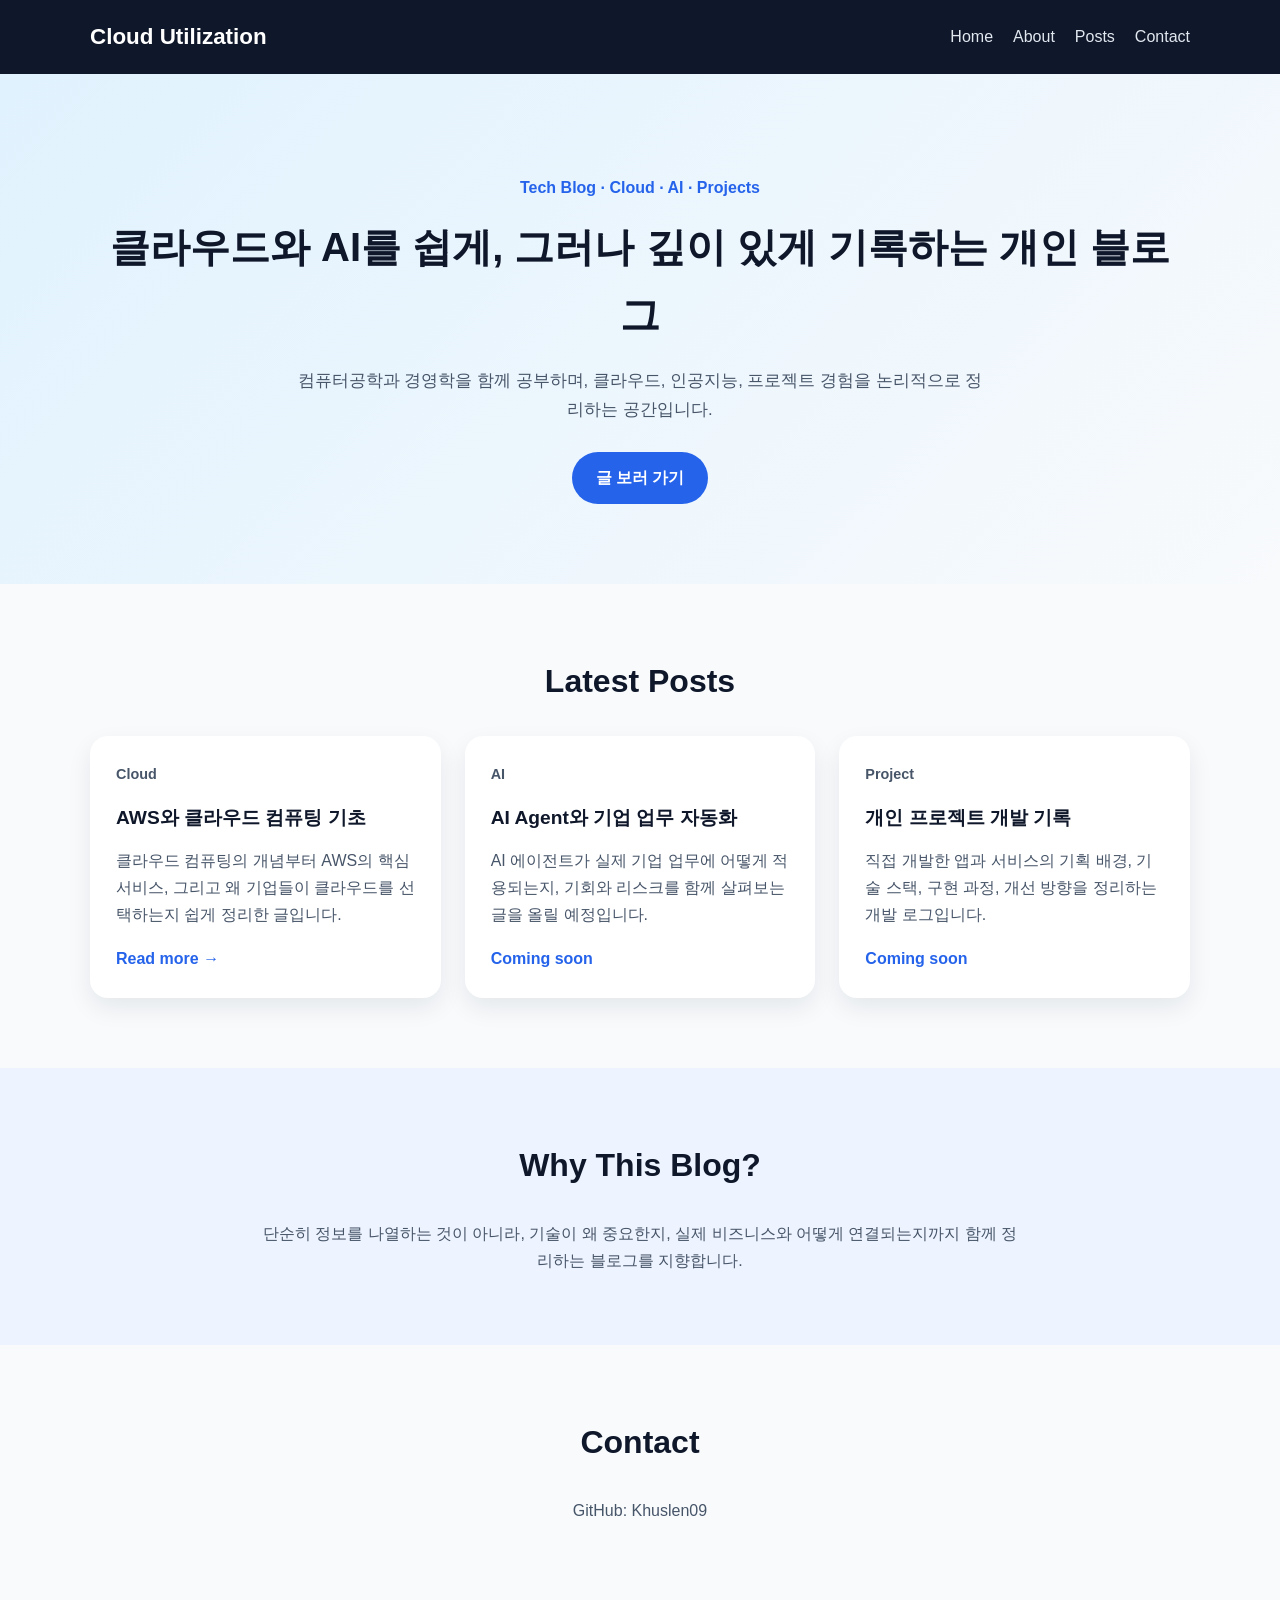
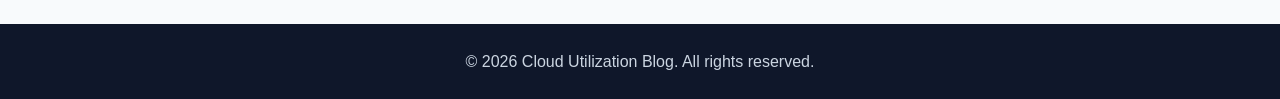
==== index.html @ e5814d7d "Rename" ====
<!DOCTYPE html>
<html lang="ko">
<head>
  <meta charset="UTF-8" />
  <meta name="viewport" content="width=device-width, initial-scale=1.0" />
  <title>Cloud Utilization Blog</title>
  <link rel="stylesheet" href="style.css" />
</head>
<body>
  <header class="site-header">
    <div class="container">
      <h1 class="logo">Cloud Utilization</h1>
      <nav class="nav">
        <a href="index.html">Home</a>
        <a href="about.html">About</a>
        <a href="#posts">Posts</a>
        <a href="#contact">Contact</a>
      </nav>
    </div>
  </header>

  <main>
    <section class="hero">
      <div class="container">
        <p class="tag">Tech Blog · Cloud · AI · Projects</p>
        <h2>클라우드와 AI를 쉽게, 그러나 깊이 있게 기록하는 개인 블로그</h2>
        <p class="hero-text">
          컴퓨터공학과 경영학을 함께 공부하며,
          클라우드, 인공지능, 프로젝트 경험을 논리적으로 정리하는 공간입니다.
        </p>
        <a class="btn" href="#posts">글 보러 가기</a>
      </div>
    </section>

    <section class="section" id="posts">
      <div class="container">
        <h3 class="section-title">Latest Posts</h3>

        <div class="post-grid">
          <article class="card">
            <p class="post-category">Cloud</p>
            <h4>AWS와 클라우드 컴퓨팅 기초</h4>
            <p>
              클라우드 컴퓨팅의 개념부터 AWS의 핵심 서비스, 그리고 왜 기업들이
              클라우드를 선택하는지 쉽게 정리한 글입니다.
            </p>
            <a href="cloud_blog_1.html" class="read-more">Read more →</a>
          </article>

          <article class="card">
            <p class="post-category">AI</p>
            <h4>AI Agent와 기업 업무 자동화</h4>
            <p>
              AI 에이전트가 실제 기업 업무에 어떻게 적용되는지,
              기회와 리스크를 함께 살펴보는 글을 올릴 예정입니다.
            </p>
            <a href="#" class="read-more">Coming soon</a>
          </article>

          <article class="card">
            <p class="post-category">Project</p>
            <h4>개인 프로젝트 개발 기록</h4>
            <p>
              직접 개발한 앱과 서비스의 기획 배경, 기술 스택, 구현 과정,
              개선 방향을 정리하는 개발 로그입니다.
            </p>
            <a href="#" class="read-more">Coming soon</a>
          </article>
        </div>
      </div>
    </section>

    <section class="section alt-section">
      <div class="container">
        <h3 class="section-title">Why This Blog?</h3>
        <p class="center-text">
          단순히 정보를 나열하는 것이 아니라, 기술이 왜 중요한지,
          실제 비즈니스와 어떻게 연결되는지까지 함께 정리하는 블로그를 지향합니다.
        </p>
      </div>
    </section>

    <section class="section" id="contact">
      <div class="container">
        <h3 class="section-title">Contact</h3>
        <p class="center-text">
          GitHub: <a href="https://github.com/Khuslen09" target="_blank">Khuslen09</a>
        </p>
      </div>
    </section>
  </main>

  <footer class="site-footer">
    <div class="container">
      <p>© 2026 Cloud Utilization Blog. All rights reserved.</p>
    </div>
  </footer>
</body>
</html>
---- style.css ----
* {
  margin: 0;
  padding: 0;
  box-sizing: border-box;
}

body {
  font-family: -apple-system, BlinkMacSystemFont, "Segoe UI", Roboto, sans-serif;
  line-height: 1.7;
  color: #222;
  background: #f8fafc;
}

a {
  text-decoration: none;
  color: inherit;
}

.container {
  width: min(1100px, 90%);
  margin: 0 auto;
}

.site-header {
  background: #0f172a;
  color: white;
  padding: 18px 0;
  position: sticky;
  top: 0;
  z-index: 10;
}

.site-header .container {
  display: flex;
  justify-content: space-between;
  align-items: center;
}

.logo {
  font-size: 1.4rem;
  font-weight: 700;
}

.nav {
  display: flex;
  gap: 20px;
}

.nav a {
  color: #e2e8f0;
  transition: 0.2s;
}

.nav a:hover {
  color: #ffffff;
}

.hero {
  padding: 100px 0 80px;
  background: linear-gradient(135deg, #e0f2fe, #f8fafc);
  text-align: center;
}

.tag {
  color: #2563eb;
  font-weight: 700;
  margin-bottom: 12px;
}

.hero h2 {
  font-size: 2.5rem;
  margin-bottom: 18px;
  color: #0f172a;
}

.hero-text {
  max-width: 700px;
  margin: 0 auto 28px;
  color: #475569;
  font-size: 1.05rem;
}

.btn {
  display: inline-block;
  background: #2563eb;
  color: white;
  padding: 12px 24px;
  border-radius: 999px;
  font-weight: 600;
  transition: 0.2s;
}

.btn:hover {
  background: #1d4ed8;
}

.section {
  padding: 70px 0;
}

.alt-section {
  background: #eef4ff;
}

.section-title {
  font-size: 2rem;
  margin-bottom: 28px;
  text-align: center;
  color: #0f172a;
}

.post-grid {
  display: grid;
  grid-template-columns: repeat(auto-fit, minmax(280px, 1fr));
  gap: 24px;
}

.card {
  background: white;
  padding: 26px;
  border-radius: 18px;
  box-shadow: 0 10px 25px rgba(15, 23, 42, 0.08);
  transition: transform 0.2s ease, box-shadow 0.2s ease;
}

.card:hover {
  transform: translateY(-4px);
  box-shadow: 0 16px 30px rgba(15, 23, 42, 0.12);
}

.post-category {
  font-size: 0.9rem;
  font-weight: 700;
  color: #2563eb;
  margin-bottom: 8px;
}

.card h4 {
  font-size: 1.2rem;
  margin-bottom: 12px;
  color: #0f172a;
}

.card p {
  color: #475569;
  margin-bottom: 16px;
}

.read-more {
  color: #2563eb;
  font-weight: 600;
}

.center-text {
  max-width: 760px;
  margin: 0 auto;
  text-align: center;
  color: #475569;
}

.about-container {
  max-width: 760px;
}

.about-container p {
  margin-bottom: 18px;
  color: #334155;
}

.site-footer {
  background: #0f172a;
  color: #cbd5e1;
  text-align: center;
  padding: 24px 0;
  margin-top: 30px;
}

@media (max-width: 768px) {
  .site-header .container {
    flex-direction: column;
    gap: 12px;
  }

  .nav {
    flex-wrap: wrap;
    justify-content: center;
  }

  .hero h2 {
    font-size: 1.8rem;
  }

  .hero {
    padding: 80px 0 60px;
  }
}
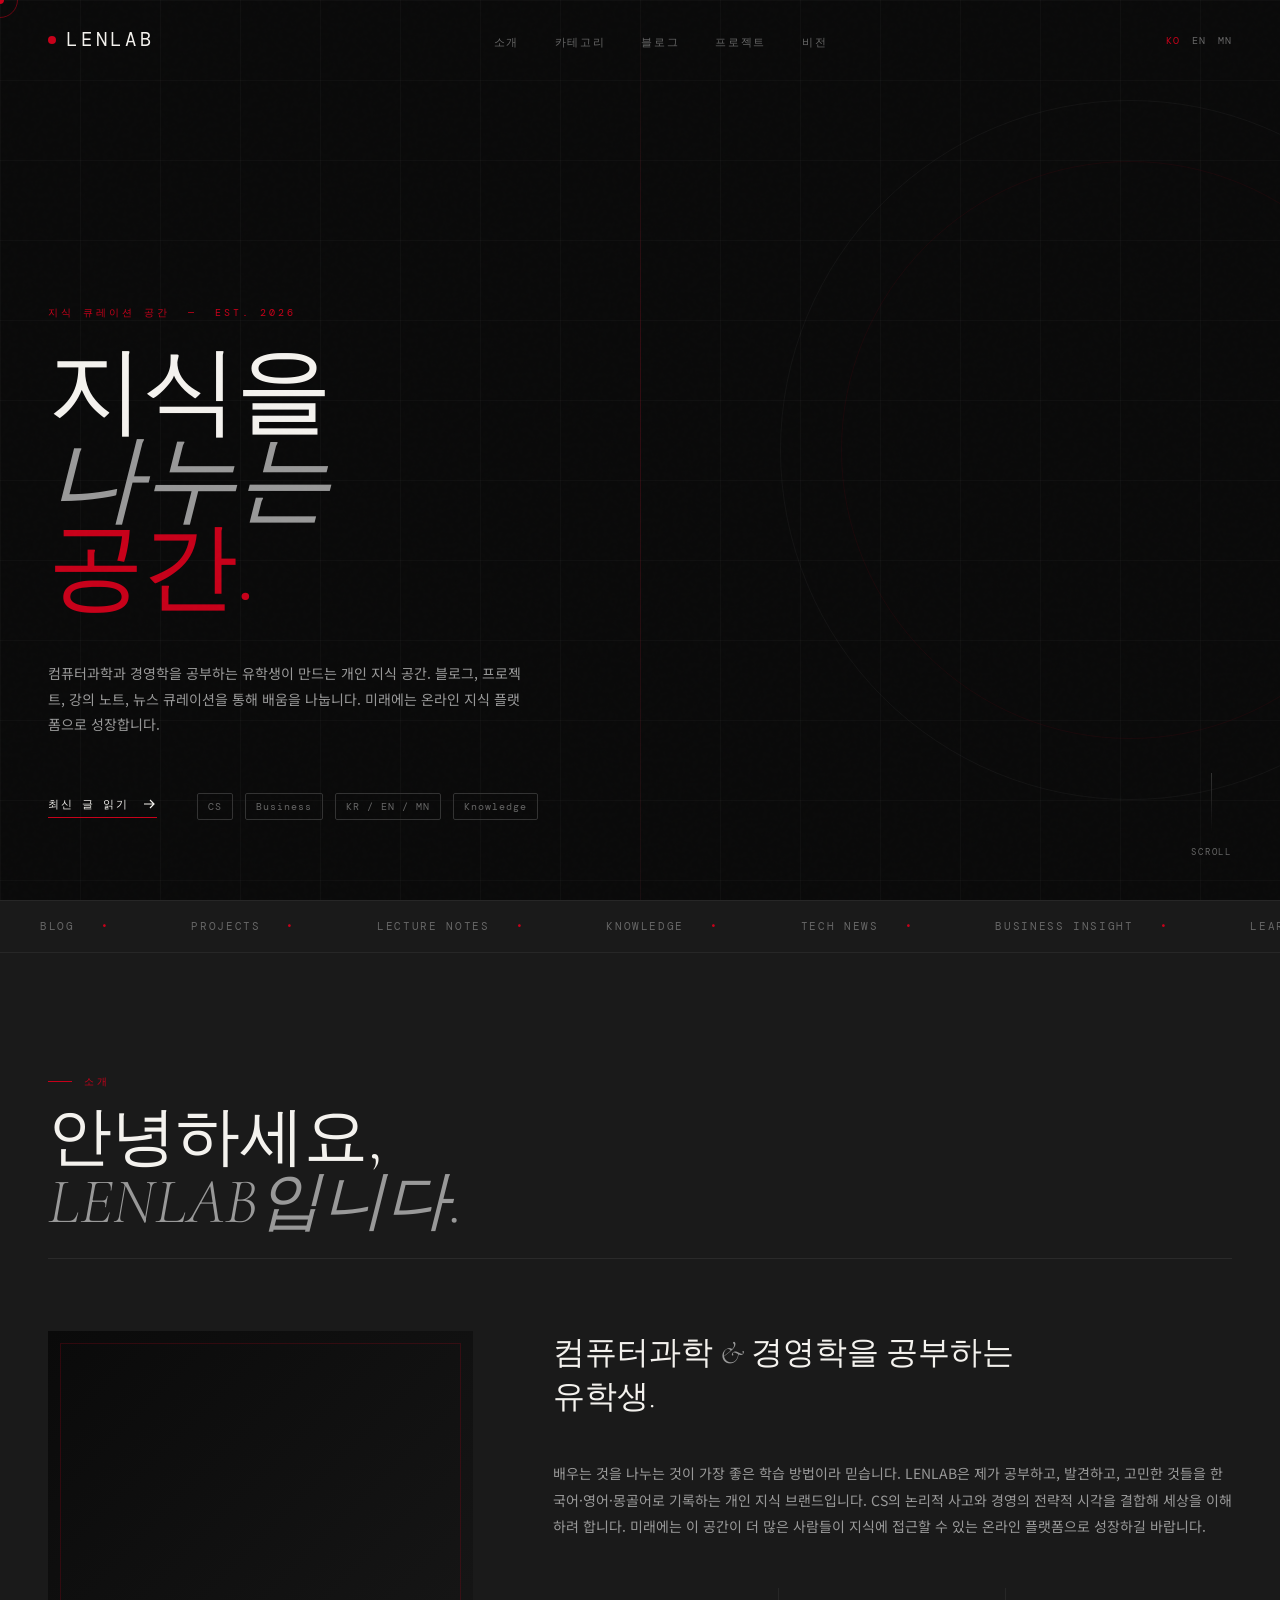
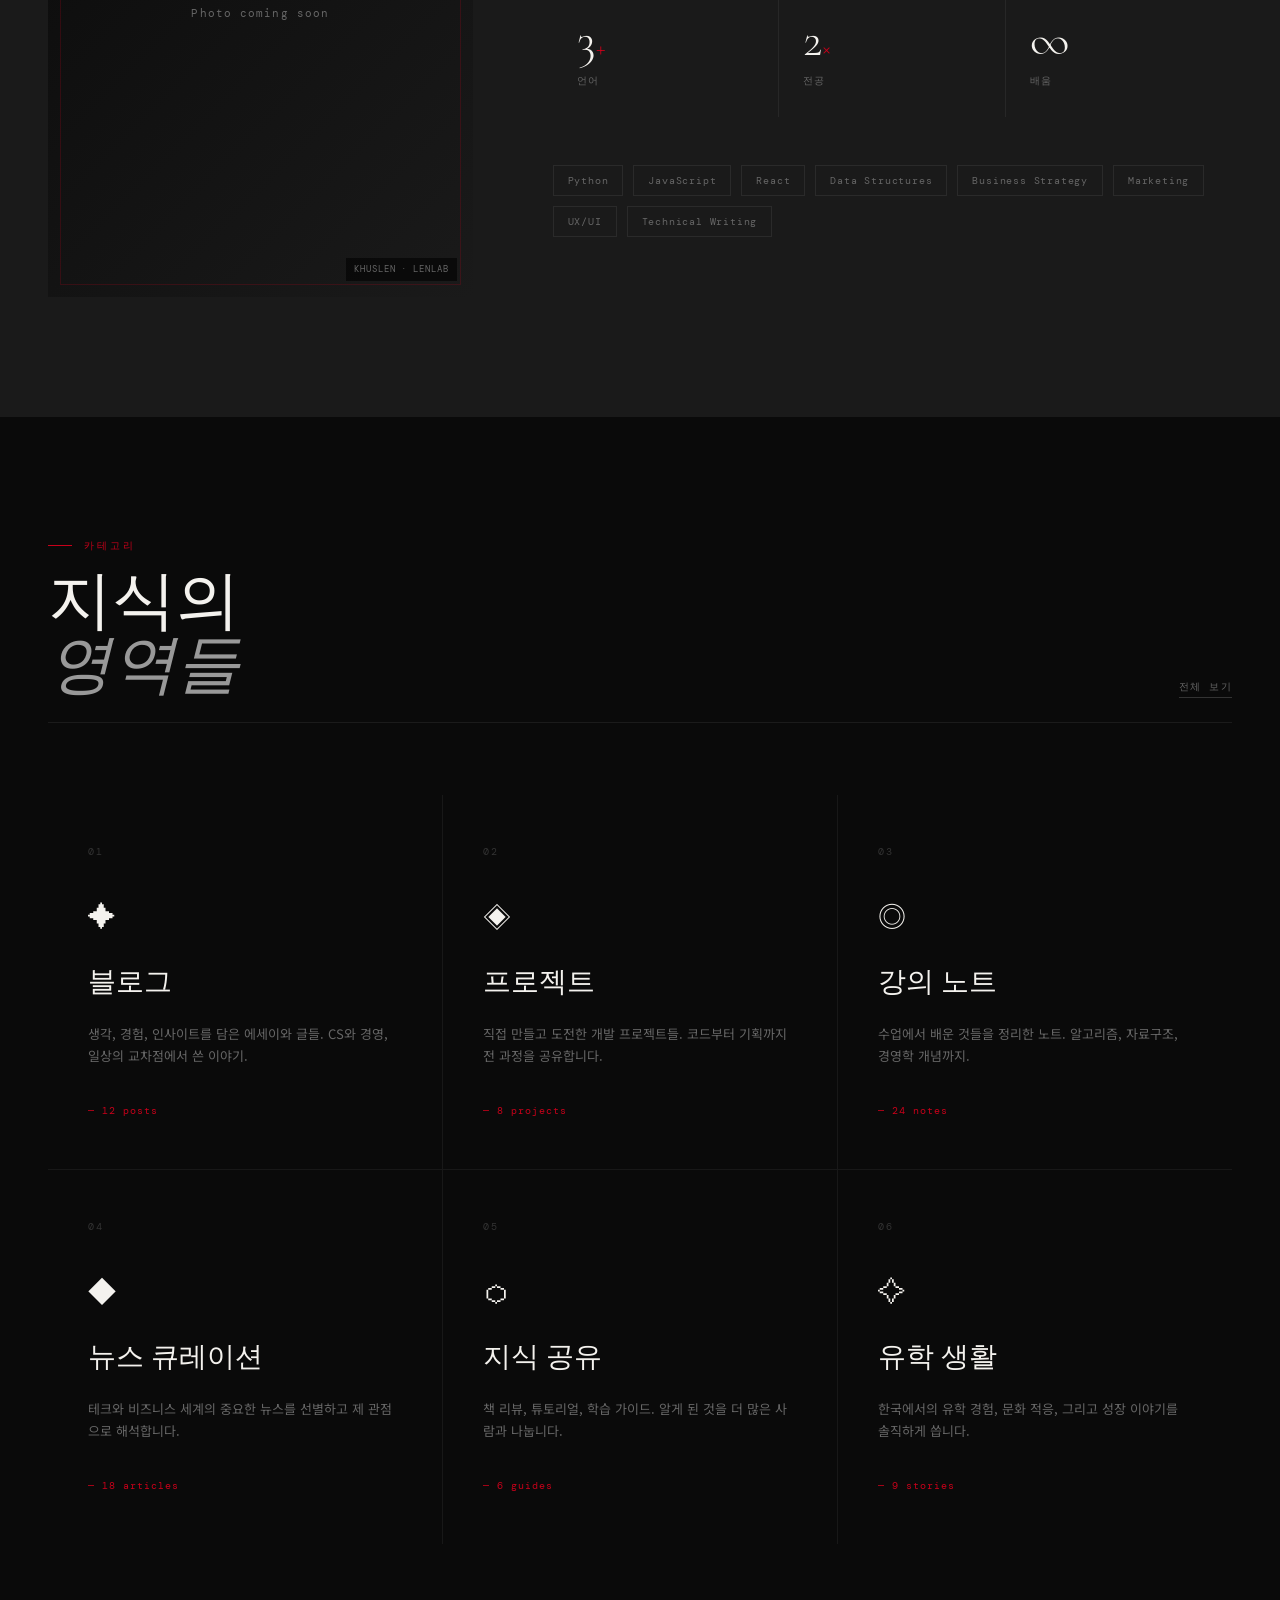
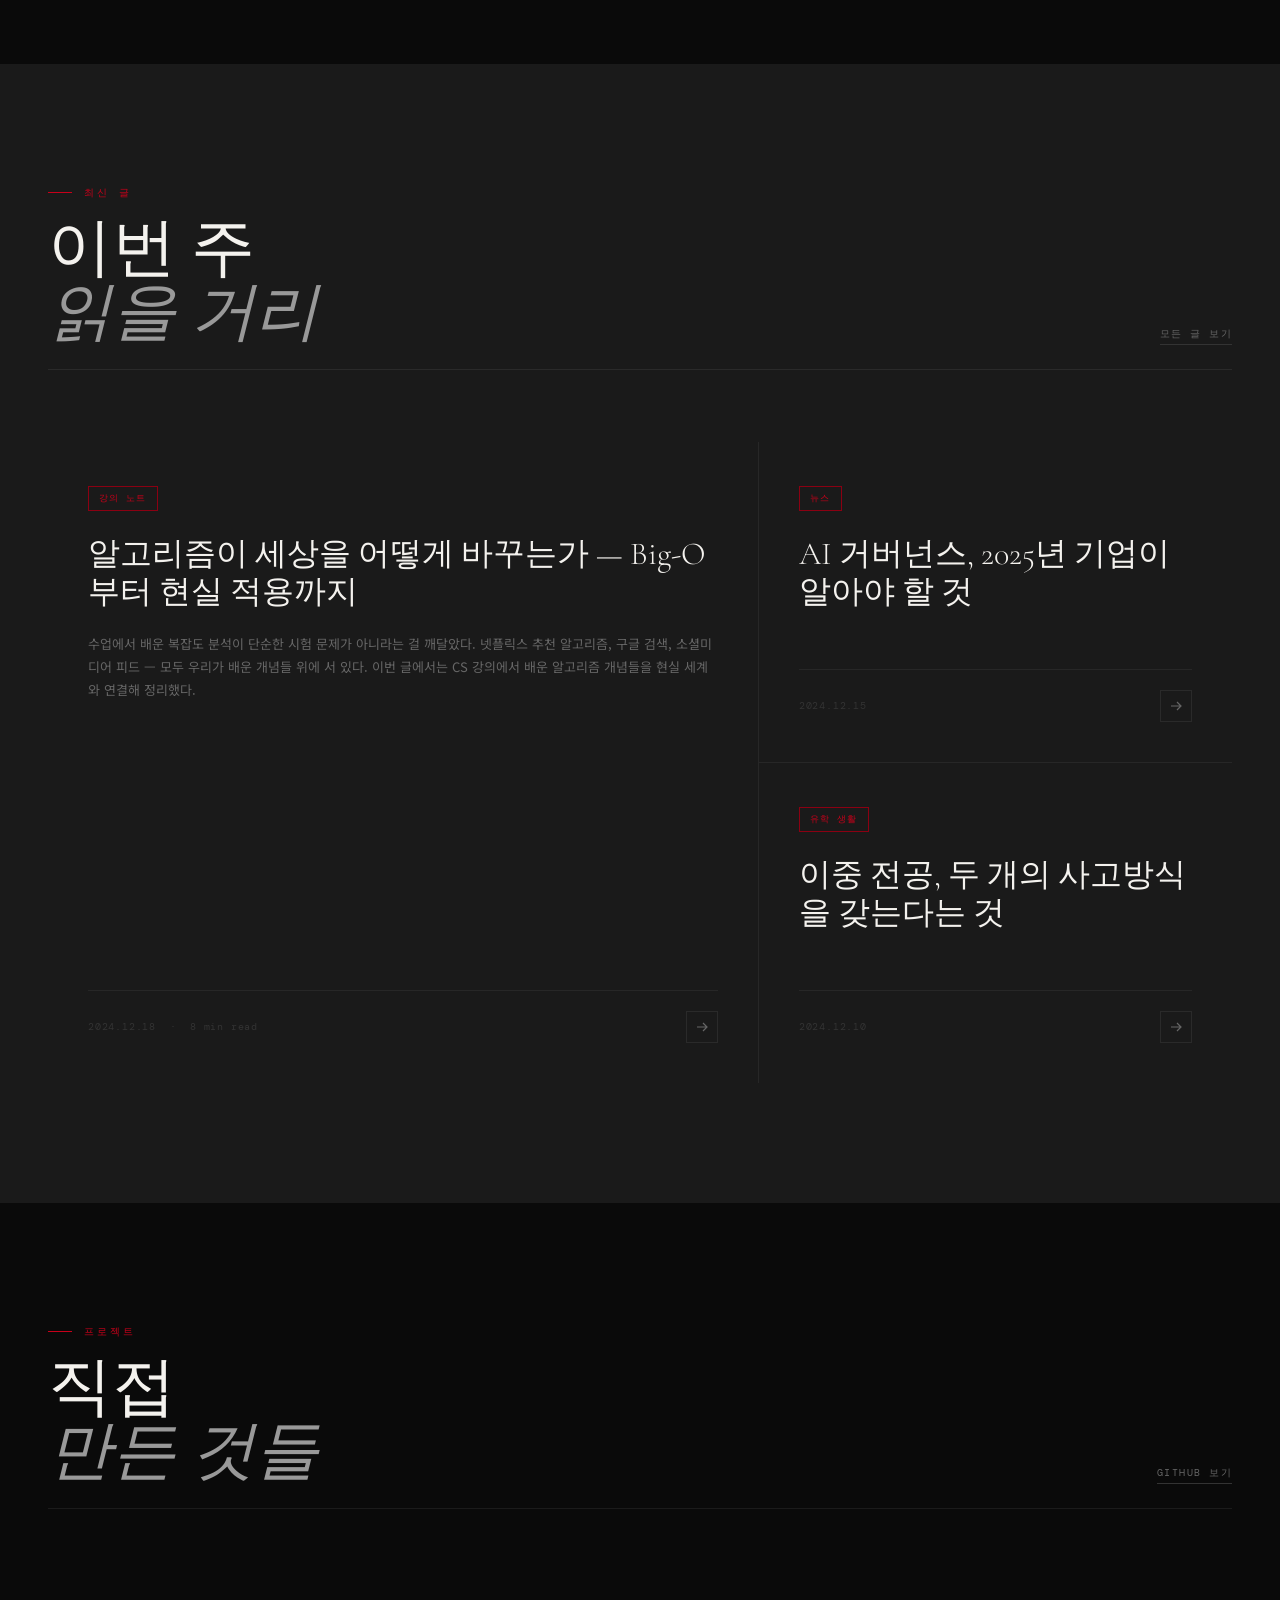
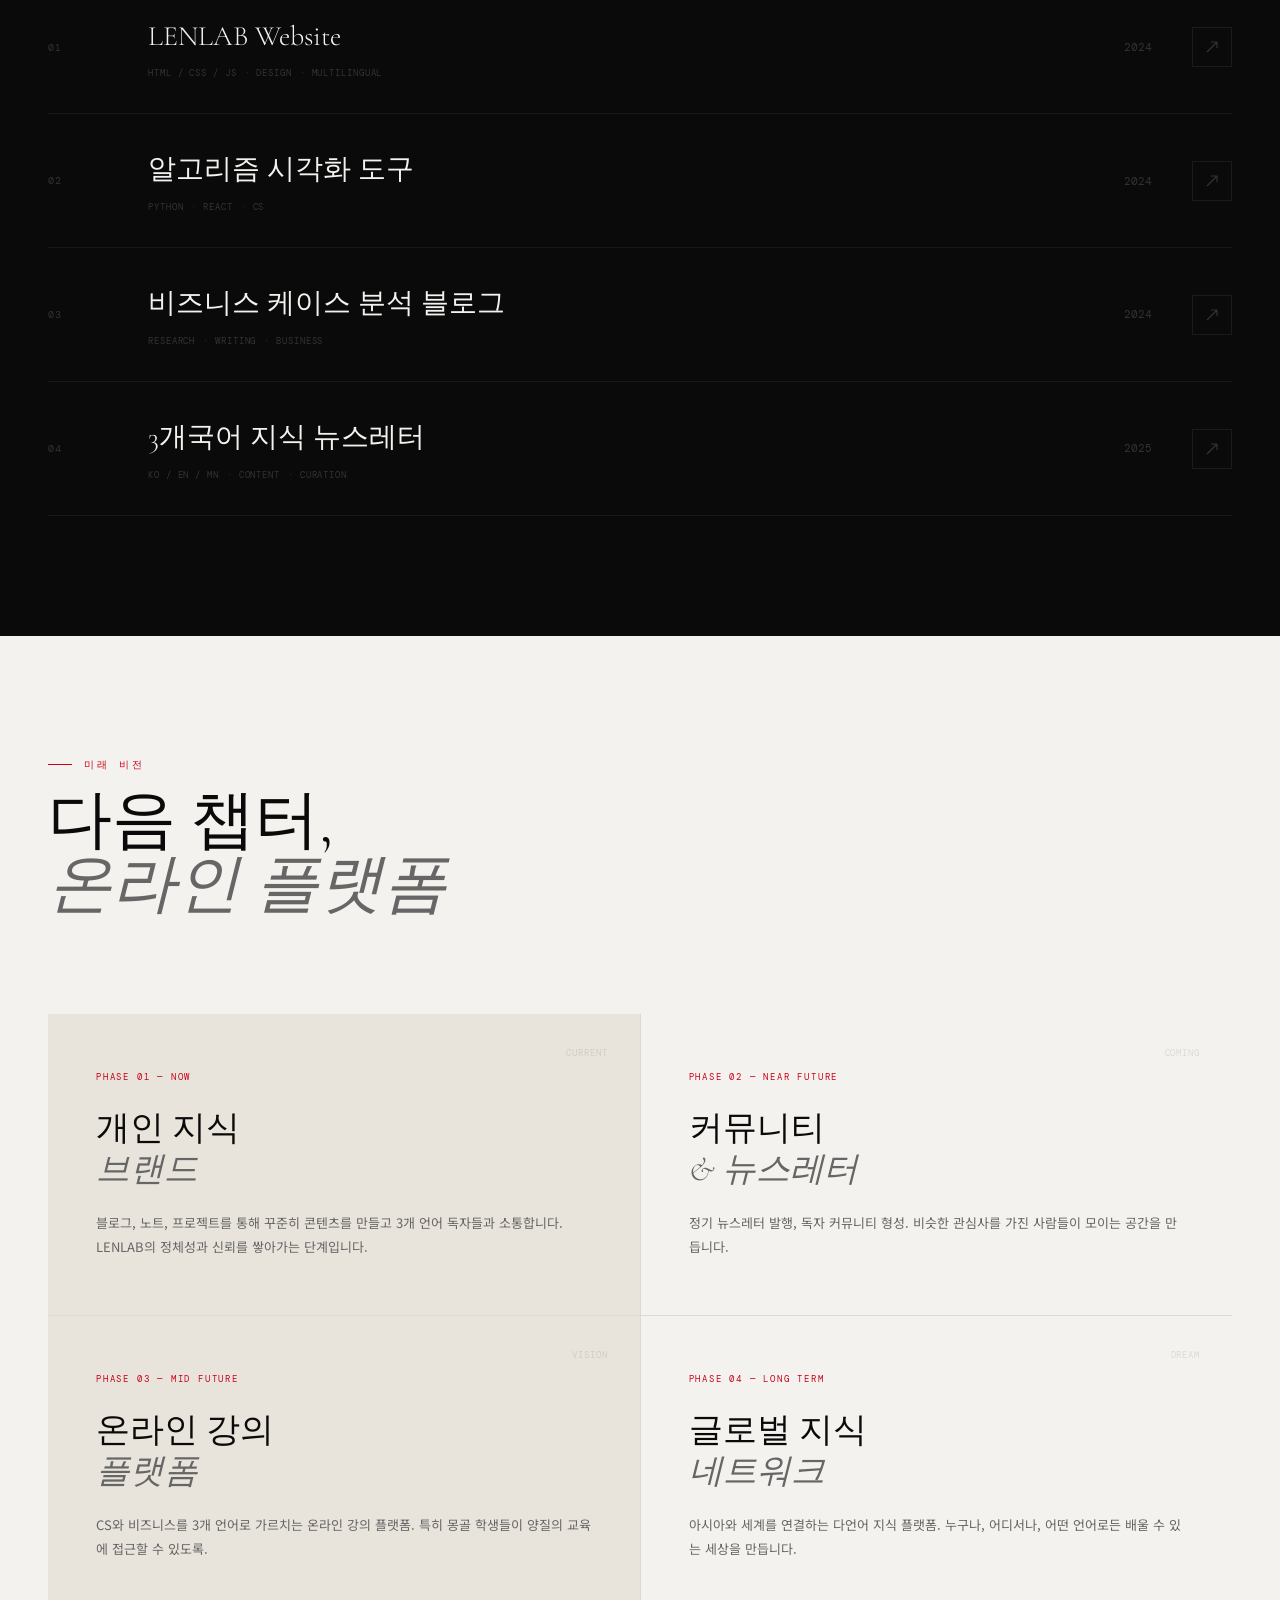
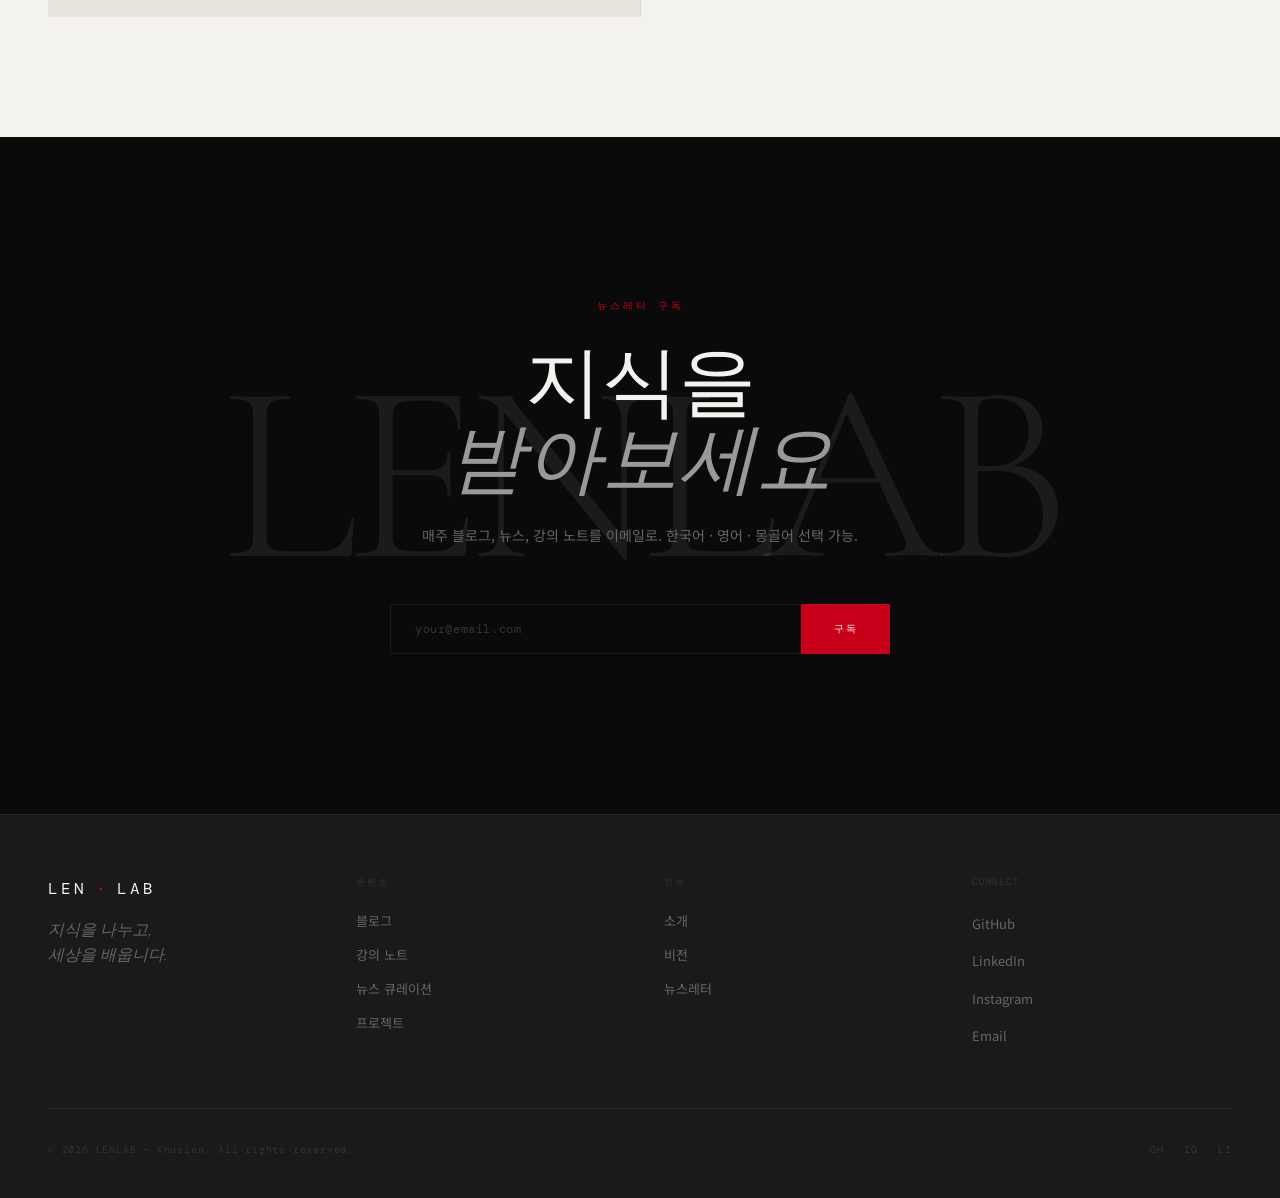
==== commit db90da93: "Add multilingual Len Lab website" ====
--- a/index.html
+++ b/index.html
@@ -1,99 +1,2294 @@
 <!DOCTYPE html>
 <html lang="ko">
+
 <head>
   <meta charset="UTF-8" />
   <meta name="viewport" content="width=device-width, initial-scale=1.0" />
-  <title>Cloud Utilization Blog</title>
-  <link rel="stylesheet" href="style.css" />
+  <title>LENLAB — Knowledge. Curated.</title>
+  <link rel="preconnect" href="https://fonts.googleapis.com">
+  <link rel="preconnect" href="https://fonts.gstatic.com" crossorigin>
+  <link
+    href="https://fonts.googleapis.com/css2?family=Cormorant+Garamond:ital,wght@0,300;0,400;0,600;1,300;1,400&family=DM+Mono:wght@300;400;500&family=Noto+Sans+KR:wght@300;400;500&family=Noto+Sans+Mongolian&display=swap"
+    rel="stylesheet">
+  <style>
+    /* ===== RESET & TOKENS ===== */
+    *,
+    *::before,
+    *::after {
+      box-sizing: border-box;
+      margin: 0;
+      padding: 0;
+    }
+
+    :root {
+      /* DARK MODE (default) */
+      --black: #0a0a0a;
+      --white: #f4f2ee;
+      --off-white: #e8e4dc;
+      --red: #c8001a;
+      --red-dim: #8b0012;
+      --gray-800: #1a1a1a;
+      --gray-600: #333333;
+      --gray-400: #666666;
+      --gray-200: #999999;
+
+      /* THEME TOKENS (swap on light mode) */
+      --bg: #0a0a0a;
+      --bg-alt: #1a1a1a;
+      --text: #f4f2ee;
+      --text-dim: #999999;
+      --text-muted: #666666;
+      --text-faint: #333333;
+      --border: rgba(255, 255, 255, 0.06);
+      --border-dim: rgba(255, 255, 255, 0.07);
+      --grid-line: rgba(255, 255, 255, 0.025);
+      --card-bg: #0a0a0a;
+      --card-hover: #1a1a1a;
+      --vision-bg: #f4f2ee;
+      --vision-alt: #e8e4dc;
+      --vision-text: #0a0a0a;
+      --vision-dim: #666666;
+      --vision-border: rgba(0, 0, 0, 0.1);
+      --cursor-ring: rgba(200, 0, 26, 0.5);
+      --marquee-bg: #1a1a1a;
+      --noise-opacity: 0.3;
+      --footer-bg: #1a1a1a;
+
+      --font-serif: 'Cormorant Garamond', 'Noto Serif KR', Georgia, serif;
+      --font-mono: 'DM Mono', 'Courier New', monospace;
+      --font-sans: 'Noto Sans KR', sans-serif;
+    }
+
+    /* ===== LIGHT MODE ===== */
+    html.light {
+      --bg: #f7f5f0;
+      --bg-alt: #edeae3;
+      --text: #0a0a0a;
+      --text-dim: #444444;
+      --text-muted: #777777;
+      --text-faint: #aaaaaa;
+      --border: rgba(0, 0, 0, 0.07);
+      --border-dim: rgba(0, 0, 0, 0.08);
+      --grid-line: rgba(0, 0, 0, 0.04);
+      --card-bg: #f7f5f0;
+      --card-hover: #edeae3;
+      --vision-bg: #0a0a0a;
+      --vision-alt: #1a1a1a;
+      --vision-text: #f4f2ee;
+      --vision-dim: #999999;
+      --vision-border: rgba(255, 255, 255, 0.08);
+      --cursor-ring: rgba(200, 0, 26, 0.4);
+      --marquee-bg: #edeae3;
+      --noise-opacity: 0.12;
+      --footer-bg: #edeae3;
+    }
+
+    html {
+      scroll-behavior: smooth;
+      transition: background 0.4s;
+    }
+
+    body {
+      background: var(--bg);
+      color: var(--text);
+      font-family: var(--font-sans);
+      font-size: 15px;
+      line-height: 1.7;
+      overflow-x: hidden;
+      cursor: none;
+      transition: background 0.4s, color 0.4s;
+    }
+
+    /* ===== CUSTOM CURSOR ===== */
+    .cursor {
+      position: fixed;
+      width: 8px;
+      height: 8px;
+      background: var(--red);
+      border-radius: 50%;
+      pointer-events: none;
+      z-index: 9999;
+      transform: translate(-50%, -50%);
+      transition: width 0.2s, height 0.2s, background 0.2s;
+    }
+
+    .cursor-ring {
+      position: fixed;
+      width: 36px;
+      height: 36px;
+      border: 1px solid rgba(200, 0, 26, 0.5);
+      border-radius: 50%;
+      pointer-events: none;
+      z-index: 9998;
+      transform: translate(-50%, -50%);
+      transition: transform 0.12s ease-out, width 0.3s, height 0.3s, border-color 0.3s;
+    }
+
+    body:has(a:hover) .cursor {
+      width: 12px;
+      height: 12px;
+      background: var(--text);
+    }
+
+    body:has(a:hover) .cursor-ring {
+      width: 50px;
+      height: 50px;
+      border-color: var(--text);
+    }
+
+    /* ===== NOISE OVERLAY ===== */
+    body::before {
+      content: '';
+      position: fixed;
+      inset: 0;
+      background-image: url("data:image/svg+xml,%3Csvg viewBox='0 0 200 200' xmlns='http://www.w3.org/2000/svg'%3E%3Cfilter id='noise'%3E%3CfeTurbulence type='fractalNoise' baseFrequency='0.9' numOctaves='4' stitchTiles='stitch'/%3E%3C/filter%3E%3Crect width='100%25' height='100%25' filter='url(%23noise)' opacity='0.04'/%3E%3C/svg%3E");
+      pointer-events: none;
+      z-index: 1000;
+      opacity: var(--noise-opacity);
+    }
+
+    /* ===== NAV ===== */
+    nav {
+      position: fixed;
+      top: 0;
+      left: 0;
+      right: 0;
+      z-index: 500;
+      display: flex;
+      align-items: center;
+      justify-content: space-between;
+      padding: 24px 48px;
+      border-bottom: 1px solid transparent;
+      transition: border-color 0.4s, background 0.4s, backdrop-filter 0.4s;
+    }
+
+    nav.scrolled {
+      border-color: var(--border-dim);
+      background: rgba(10, 10, 10, 0.85);
+      backdrop-filter: blur(16px);
+    }
+
+    html.light nav.scrolled {
+      background: rgba(247, 245, 240, 0.88);
+    }
+
+    .nav-logo {
+      font-family: var(--font-mono);
+      font-size: 19px;
+      letter-spacing: 0.2em;
+      text-transform: uppercase;
+      color: var(--text);
+      text-decoration: none;
+      display: flex;
+      align-items: center;
+      gap: 10px;
+    }
+
+    .nav-logo-dot {
+      width: 8px;
+      height: 8px;
+      background: var(--red);
+      border-radius: 50%;
+      animation: pulse 2s ease-in-out infinite;
+    }
+
+    @keyframes pulse {
+
+      0%,
+      100% {
+        opacity: 1;
+        transform: scale(1);
+      }
+
+      50% {
+        opacity: 0.5;
+        transform: scale(0.7);
+      }
+    }
+
+    .nav-links {
+      display: flex;
+      align-items: center;
+      gap: 36px;
+      list-style: none;
+    }
+
+    .nav-links a {
+      font-family: var(--font-mono);
+      font-size: 11px;
+      letter-spacing: 0.15em;
+      text-transform: uppercase;
+      color: var(--text-muted);
+      text-decoration: none;
+      position: relative;
+      transition: color 0.3s;
+    }
+
+    .nav-links a::after {
+      content: '';
+      position: absolute;
+      bottom: -2px;
+      left: 0;
+      width: 0;
+      height: 1px;
+      background: var(--red);
+      transition: width 0.3s;
+    }
+
+    .nav-links a:hover {
+      color: var(--text);
+    }
+
+    .nav-links a:hover::after {
+      width: 100%;
+    }
+
+    .nav-lang {
+      display: flex;
+      gap: 12px;
+      font-family: var(--font-mono);
+      font-size: 10px;
+      letter-spacing: 0.1em;
+    }
+
+    .nav-lang button {
+      background: none;
+      border: none;
+      color: var(--text-muted);
+      cursor: pointer;
+      transition: color 0.3s;
+      font-family: inherit;
+      font-size: inherit;
+      letter-spacing: inherit;
+      padding: 2px 0;
+    }
+
+    .nav-lang button.active,
+    .nav-lang button:hover {
+      color: var(--red);
+    }
+
+    /* ===== THEME TOGGLE ===== */
+    .theme-toggle {
+      width: 40px;
+      height: 22px;
+      background: var(--text-faint);
+      border-radius: 11px;
+      border: none;
+      cursor: pointer;
+      position: relative;
+      transition: background 0.3s;
+      flex-shrink: 0;
+      margin-left: 16px;
+    }
+
+    .theme-toggle::after {
+      content: '';
+      position: absolute;
+      top: 3px;
+      left: 3px;
+      width: 16px;
+      height: 16px;
+      border-radius: 50%;
+      background: var(--bg);
+      transition: transform 0.3s, background 0.3s;
+    }
+
+    html.light .theme-toggle {
+      background: var(--red);
+    }
+
+    html.light .theme-toggle::after {
+      transform: translateX(18px);
+    }
+
+    .theme-toggle-wrap {
+      display: flex;
+      align-items: center;
+      gap: 8px;
+      margin-left: 16px;
+    }
+
+    .theme-toggle-icon {
+      font-size: 12px;
+      line-height: 1;
+      user-select: none;
+      transition: opacity 0.3s;
+    }
+
+    /* ===== HERO ===== */
+    #hero {
+      min-height: 100vh;
+      display: flex;
+      align-items: flex-end;
+      padding: 0 48px 80px;
+      position: relative;
+      overflow: hidden;
+    }
+
+    .hero-grid-lines {
+      position: absolute;
+      inset: 0;
+      background-image:
+        linear-gradient(to right, var(--grid-line) 1px, transparent 1px),
+        linear-gradient(to bottom, var(--grid-line) 1px, transparent 1px);
+      background-size: 80px 80px;
+    }
+
+    .hero-vline {
+      position: absolute;
+      left: 50%;
+      top: 0;
+      bottom: 0;
+      width: 1px;
+      background: linear-gradient(to bottom, transparent, rgba(200, 0, 26, 0.2) 40%, rgba(200, 0, 26, 0.05) 100%);
+    }
+
+    .hero-circle {
+      position: absolute;
+      right: -200px;
+      top: 50%;
+      transform: translateY(-50%);
+      width: 700px;
+      height: 700px;
+      border-radius: 50%;
+      border: 1px solid rgba(255, 255, 255, 0.04);
+      animation: spin 60s linear infinite;
+    }
+
+    .hero-circle::after {
+      content: '';
+      position: absolute;
+      inset: 60px;
+      border-radius: 50%;
+      border: 1px solid rgba(200, 0, 26, 0.08);
+    }
+
+    @keyframes spin {
+      from {
+        transform: translateY(-50%) rotate(0deg);
+      }
+
+      to {
+        transform: translateY(-50%) rotate(360deg);
+      }
+    }
+
+    .hero-eyebrow {
+      font-family: var(--font-mono);
+      font-size: 10px;
+      letter-spacing: 0.3em;
+      text-transform: uppercase;
+      color: var(--red);
+      margin-bottom: 28px;
+      opacity: 0;
+      animation: fadeUp 0.8s 0.2s forwards;
+    }
+
+    .hero-content {
+      position: relative;
+      z-index: 2;
+      max-width: 900px;
+    }
+
+    .hero-title {
+      font-family: var(--font-serif);
+      font-size: clamp(52px, 7.5vw, 108px);
+      font-weight: 300;
+      line-height: 0.92;
+      letter-spacing: -0.02em;
+      color: var(--text);
+      opacity: 0;
+      animation: fadeUp 1s 0.4s forwards;
+    }
+
+    .hero-title em {
+      font-style: italic;
+      color: var(--text-dim);
+    }
+
+    .hero-title .red {
+      color: var(--red);
+    }
+
+    .hero-desc {
+      margin-top: 48px;
+      max-width: 480px;
+      font-size: 14px;
+      color: var(--text-dim);
+      line-height: 1.8;
+      opacity: 0;
+      animation: fadeUp 0.8s 0.8s forwards;
+    }
+
+    .hero-meta {
+      margin-top: 56px;
+      display: flex;
+      align-items: center;
+      gap: 40px;
+      opacity: 0;
+      animation: fadeUp 0.8s 1s forwards;
+    }
+
+    .hero-cta {
+      display: inline-flex;
+      align-items: center;
+      gap: 12px;
+      font-family: var(--font-mono);
+      font-size: 11px;
+      letter-spacing: 0.15em;
+      text-transform: uppercase;
+      color: var(--text);
+      text-decoration: none;
+      border-bottom: 1px solid var(--red);
+      padding-bottom: 4px;
+      transition: color 0.3s;
+    }
+
+    .hero-cta:hover {
+      color: var(--red);
+    }
+
+    .hero-cta svg {
+      transition: transform 0.3s;
+    }
+
+    .hero-cta:hover svg {
+      transform: translateX(4px);
+    }
+
+    .hero-tags {
+      display: flex;
+      gap: 12px;
+      flex-wrap: wrap;
+    }
+
+    .hero-tag {
+      font-family: var(--font-mono);
+      font-size: 10px;
+      letter-spacing: 0.1em;
+      color: var(--text-muted);
+      border: 1px solid var(--text-faint);
+      padding: 4px 10px;
+      border-radius: 2px;
+    }
+
+    .hero-scroll {
+      position: absolute;
+      bottom: 40px;
+      right: 48px;
+      display: flex;
+      flex-direction: column;
+      align-items: center;
+      gap: 12px;
+      font-family: var(--font-mono);
+      font-size: 9px;
+      letter-spacing: 0.2em;
+      color: var(--text-muted);
+      text-transform: uppercase;
+      opacity: 0;
+      animation: fadeIn 1s 1.5s forwards;
+    }
+
+    .hero-scroll-line {
+      width: 1px;
+      height: 60px;
+      background: linear-gradient(to bottom, var(--text-faint), transparent);
+      animation: scrollLine 2s 2s ease-in-out infinite;
+    }
+
+    @keyframes scrollLine {
+      0% {
+        transform: scaleY(1);
+        transform-origin: top;
+        opacity: 1;
+      }
+
+      50% {
+        transform: scaleY(0);
+        transform-origin: top;
+        opacity: 0;
+      }
+
+      51% {
+        transform: scaleY(0);
+        transform-origin: bottom;
+      }
+
+      100% {
+        transform: scaleY(1);
+        transform-origin: bottom;
+        opacity: 1;
+      }
+    }
+
+    @keyframes fadeUp {
+      from {
+        opacity: 0;
+        transform: translateY(30px);
+      }
+
+      to {
+        opacity: 1;
+        transform: translateY(0);
+      }
+    }
+
+    @keyframes fadeIn {
+      from {
+        opacity: 0;
+      }
+
+      to {
+        opacity: 1;
+      }
+    }
+
+    /* ===== MARQUEE ===== */
+    .marquee-strip {
+      border-top: 1px solid var(--border);
+      border-bottom: 1px solid var(--border);
+      overflow: hidden;
+      padding: 16px 0;
+      background: var(--marquee-bg);
+      transition: background 0.4s;
+    }
+
+    .marquee-track {
+      display: flex;
+      gap: 0;
+      animation: marquee 28s linear infinite;
+      white-space: nowrap;
+    }
+
+    .marquee-item {
+      display: inline-flex;
+      align-items: center;
+      gap: 24px;
+      font-family: var(--font-mono);
+      font-size: 11px;
+      letter-spacing: 0.15em;
+      text-transform: uppercase;
+      color: var(--text-muted);
+      padding: 0 40px;
+    }
+
+    .marquee-dot {
+      color: var(--red);
+      font-size: 18px;
+      line-height: 1;
+    }
+
+    @keyframes marquee {
+      from {
+        transform: translateX(0);
+      }
+
+      to {
+        transform: translateX(-50%);
+      }
+    }
+
+    /* ===== SECTION COMMON ===== */
+    section {
+      padding: 120px 48px;
+    }
+
+    .section-header {
+      display: flex;
+      align-items: flex-end;
+      justify-content: space-between;
+      margin-bottom: 72px;
+      padding-bottom: 24px;
+      border-bottom: 1px solid var(--border-dim);
+    }
+
+    .section-label {
+      font-family: var(--font-mono);
+      font-size: 10px;
+      letter-spacing: 0.3em;
+      text-transform: uppercase;
+      color: var(--red);
+      margin-bottom: 16px;
+      display: flex;
+      align-items: center;
+      gap: 12px;
+    }
+
+    .section-label::before {
+      content: '';
+      display: block;
+      width: 24px;
+      height: 1px;
+      background: var(--red);
+    }
+
+    .section-title {
+      font-family: var(--font-serif);
+      font-size: clamp(36px, 5vw, 72px);
+      font-weight: 300;
+      line-height: 1;
+      color: var(--text);
+    }
+
+    .section-title em {
+      font-style: italic;
+      color: var(--text-dim);
+    }
+
+    .view-all {
+      font-family: var(--font-mono);
+      font-size: 10px;
+      letter-spacing: 0.15em;
+      text-transform: uppercase;
+      color: var(--text-muted);
+      text-decoration: none;
+      border-bottom: 1px solid var(--text-faint);
+      padding-bottom: 2px;
+      transition: color 0.3s, border-color 0.3s;
+      flex-shrink: 0;
+    }
+
+    .view-all:hover {
+      color: var(--text);
+      border-color: var(--text);
+    }
+
+    /* ===== ABOUT ===== */
+    #about {
+      background: var(--bg-alt);
+      transition: background 0.4s;
+    }
+
+    .about-grid {
+      display: grid;
+      grid-template-columns: 1fr 1.6fr;
+      gap: 80px;
+      align-items: start;
+    }
+
+    .about-left {}
+
+    .about-portrait {
+      width: 100%;
+      aspect-ratio: 3/4;
+      background: var(--text-faint);
+      position: relative;
+      overflow: hidden;
+    }
+
+    .about-portrait-placeholder {
+      width: 100%;
+      height: 100%;
+      display: flex;
+      align-items: center;
+      justify-content: center;
+      font-family: var(--font-mono);
+      font-size: 11px;
+      letter-spacing: 0.1em;
+      color: var(--text-muted);
+      background: linear-gradient(135deg, var(--bg) 0%, var(--bg-alt) 100%);
+    }
+
+    .about-portrait-frame {
+      position: absolute;
+      inset: 12px;
+      border: 1px solid rgba(200, 0, 26, 0.2);
+      pointer-events: none;
+    }
+
+    .about-portrait-tag {
+      position: absolute;
+      bottom: 16px;
+      right: 16px;
+      font-family: var(--font-mono);
+      font-size: 9px;
+      letter-spacing: 0.1em;
+      color: var(--text-muted);
+      background: rgba(0, 0, 0, 0.6);
+      padding: 4px 8px;
+    }
+
+    html.light .about-portrait-tag {
+      background: rgba(255, 255, 255, 0.7);
+      color: #444;
+    }
+
+    .about-right {}
+
+    .about-intro {
+      font-family: var(--font-serif);
+      font-size: clamp(22px, 2.5vw, 34px);
+      font-weight: 300;
+      line-height: 1.4;
+      color: var(--text);
+      margin-bottom: 40px;
+    }
+
+    .about-intro em {
+      font-style: italic;
+      color: var(--text-dim);
+    }
+
+    .about-body {
+      font-size: 14px;
+      color: var(--text-dim);
+      line-height: 1.9;
+      margin-bottom: 48px;
+    }
+
+    .about-stats {
+      display: grid;
+      grid-template-columns: repeat(3, 1fr);
+      gap: 1px;
+      background: var(--border);
+      margin-bottom: 48px;
+    }
+
+    .stat {
+      background: var(--bg-alt);
+      padding: 28px 24px;
+    }
+
+    .stat-num {
+      font-family: var(--font-serif);
+      font-size: 48px;
+      font-weight: 300;
+      line-height: 1;
+      color: var(--text);
+      margin-bottom: 8px;
+    }
+
+    .stat-num span {
+      color: var(--red);
+      font-size: 24px;
+    }
+
+    .stat-label {
+      font-family: var(--font-mono);
+      font-size: 10px;
+      letter-spacing: 0.1em;
+      text-transform: uppercase;
+      color: var(--text-muted);
+    }
+
+    .about-skills {
+      display: flex;
+      gap: 10px;
+      flex-wrap: wrap;
+    }
+
+    .skill-chip {
+      font-family: var(--font-mono);
+      font-size: 10px;
+      letter-spacing: 0.08em;
+      color: var(--text-muted);
+      border: 1px solid var(--border-dim);
+      padding: 6px 14px;
+      transition: border-color 0.3s, color 0.3s;
+    }
+
+    .skill-chip:hover {
+      border-color: var(--red);
+      color: var(--text);
+    }
+
+    /* ===== CATEGORIES ===== */
+    #categories {
+      background: var(--bg);
+      transition: background 0.4s;
+    }
+
+    .categories-grid {
+      display: grid;
+      grid-template-columns: repeat(3, 1fr);
+      gap: 1px;
+      background: var(--border);
+    }
+
+    .cat-card {
+      background: var(--card-bg);
+      padding: 48px 40px;
+      position: relative;
+      overflow: hidden;
+      cursor: pointer;
+      transition: background 0.4s;
+    }
+
+    .cat-card::before {
+      content: '';
+      position: absolute;
+      bottom: 0;
+      left: 0;
+      right: 0;
+      height: 2px;
+      background: var(--red);
+      transform: scaleX(0);
+      transform-origin: left;
+      transition: transform 0.4s;
+    }
+
+    .cat-card:hover {
+      background: var(--card-hover);
+    }
+
+    .cat-card:hover::before {
+      transform: scaleX(1);
+    }
+
+    .cat-num {
+      font-family: var(--font-mono);
+      font-size: 10px;
+      letter-spacing: 0.15em;
+      color: var(--text-faint);
+      margin-bottom: 32px;
+    }
+
+    .cat-icon {
+      font-size: 28px;
+      margin-bottom: 20px;
+      display: block;
+      transition: transform 0.3s;
+      color: var(--text);
+    }
+
+    .cat-card:hover .cat-icon {
+      transform: translateY(-4px);
+    }
+
+    .cat-title {
+      font-family: var(--font-serif);
+      font-size: 28px;
+      font-weight: 300;
+      color: var(--text);
+      margin-bottom: 16px;
+    }
+
+    .cat-desc {
+      font-size: 13px;
+      color: var(--text-muted);
+      line-height: 1.7;
+      margin-bottom: 28px;
+    }
+
+    .cat-count {
+      font-family: var(--font-mono);
+      font-size: 10px;
+      letter-spacing: 0.1em;
+      color: var(--red);
+    }
+
+    /* ===== FEATURED POSTS ===== */
+    #posts {
+      background: var(--bg-alt);
+      transition: background 0.4s;
+    }
+
+    .posts-layout {
+      display: grid;
+      grid-template-columns: 1.5fr 1fr;
+      grid-template-rows: auto auto;
+      gap: 1px;
+      background: var(--border);
+    }
+
+    .post-card {
+      background: var(--bg-alt);
+      padding: 40px;
+      position: relative;
+      overflow: hidden;
+      transition: background 0.3s;
+      text-decoration: none;
+      color: inherit;
+      display: flex;
+      flex-direction: column;
+      justify-content: space-between;
+      min-height: 320px;
+      cursor: pointer;
+    }
+
+    .post-card:hover {
+      background: var(--card-hover);
+    }
+
+    .post-card.featured {
+      grid-row: 1 / 3;
+    }
+
+    .post-cat-tag {
+      display: inline-block;
+      font-family: var(--font-mono);
+      font-size: 9px;
+      letter-spacing: 0.15em;
+      text-transform: uppercase;
+      color: var(--red);
+      border: 1px solid var(--red-dim);
+      padding: 4px 10px;
+      margin-bottom: 24px;
+      align-self: flex-start;
+    }
+
+    .post-title {
+      font-family: var(--font-serif);
+      font-size: clamp(22px, 2.5vw, 38px);
+      font-weight: 300;
+      line-height: 1.2;
+      color: var(--text);
+      margin-bottom: 20px;
+      transition: color 0.3s;
+    }
+
+    .post-card:hover .post-title {
+      color: var(--text-dim);
+    }
+
+    .post-excerpt {
+      font-size: 13px;
+      color: var(--text-muted);
+      line-height: 1.8;
+      margin-bottom: 32px;
+      flex: 1;
+    }
+
+    .post-meta {
+      display: flex;
+      align-items: center;
+      justify-content: space-between;
+      font-family: var(--font-mono);
+      font-size: 10px;
+      letter-spacing: 0.08em;
+      color: var(--text-faint);
+      border-top: 1px solid var(--border);
+      padding-top: 20px;
+    }
+
+    .post-arrow {
+      width: 32px;
+      height: 32px;
+      border: 1px solid var(--border-dim);
+      display: flex;
+      align-items: center;
+      justify-content: center;
+      color: var(--text-muted);
+      transition: border-color 0.3s, background 0.3s, color 0.3s;
+    }
+
+    .post-card:hover .post-arrow {
+      border-color: var(--red);
+      background: var(--red);
+      color: var(--white);
+    }
+
+    /* ===== PROJECTS ===== */
+    #projects {
+      background: var(--bg);
+      transition: background 0.4s;
+    }
+
+    .projects-list {
+      display: flex;
+      flex-direction: column;
+      gap: 0;
+    }
+
+    .project-row {
+      display: grid;
+      grid-template-columns: 60px 1fr auto auto;
+      align-items: center;
+      gap: 40px;
+      padding: 32px 0;
+      border-bottom: 1px solid var(--border);
+      cursor: pointer;
+      transition: padding-left 0.3s;
+    }
+
+    .project-row:hover {
+      padding-left: 12px;
+    }
+
+    .project-num {
+      font-family: var(--font-mono);
+      font-size: 10px;
+      letter-spacing: 0.1em;
+      color: var(--text-faint);
+    }
+
+    .project-name {
+      font-family: var(--font-serif);
+      font-size: 28px;
+      font-weight: 300;
+      color: var(--text);
+      margin-bottom: 6px;
+      transition: color 0.3s;
+    }
+
+    .project-row:hover .project-name {
+      color: var(--text-dim);
+    }
+
+    .project-tags-row {
+      display: flex;
+      gap: 8px;
+    }
+
+    .project-tag {
+      font-family: var(--font-mono);
+      font-size: 9px;
+      letter-spacing: 0.1em;
+      color: var(--text-faint);
+      text-transform: uppercase;
+    }
+
+    .project-year {
+      font-family: var(--font-mono);
+      font-size: 11px;
+      color: var(--text-faint);
+    }
+
+    .project-link-icon {
+      width: 40px;
+      height: 40px;
+      border: 1px solid var(--border-dim);
+      display: flex;
+      align-items: center;
+      justify-content: center;
+      color: var(--text-faint);
+      transition: border-color 0.3s, color 0.3s;
+    }
+
+    .project-row:hover .project-link-icon {
+      border-color: var(--red);
+      color: var(--red);
+    }
+
+    /* ===== VISION ===== */
+    #vision {
+      background: var(--vision-bg);
+      color: var(--vision-text);
+      transition: background 0.4s, color 0.4s;
+    }
+
+    #vision .section-label {
+      color: var(--red);
+    }
+
+    #vision .section-label::before {
+      background: var(--red);
+    }
+
+    #vision .section-title {
+      color: var(--vision-text);
+    }
+
+    #vision .section-title em {
+      color: var(--vision-dim);
+    }
+
+    #vision .view-all {
+      color: var(--vision-dim);
+      border-color: var(--vision-dim);
+    }
+
+    #vision .view-all:hover {
+      color: var(--vision-text);
+      border-color: var(--vision-text);
+    }
+
+    .vision-grid {
+      display: grid;
+      grid-template-columns: repeat(2, 1fr);
+      gap: 1px;
+      background: var(--vision-border);
+    }
+
+    .vision-card {
+      background: var(--vision-bg);
+      padding: 56px 48px;
+      position: relative;
+      transition: background 0.4s;
+    }
+
+    .vision-card:nth-child(odd) {
+      background: var(--vision-alt);
+    }
+
+    .vision-phase {
+      font-family: var(--font-mono);
+      font-size: 9px;
+      letter-spacing: 0.2em;
+      text-transform: uppercase;
+      color: var(--red);
+      margin-bottom: 24px;
+    }
+
+    .vision-title {
+      font-family: var(--font-serif);
+      font-size: 34px;
+      font-weight: 300;
+      line-height: 1.2;
+      color: var(--vision-text);
+      margin-bottom: 20px;
+    }
+
+    .vision-title em {
+      font-style: italic;
+      color: var(--vision-dim);
+    }
+
+    .vision-desc {
+      font-size: 13px;
+      color: var(--vision-dim);
+      line-height: 1.85;
+    }
+
+    .vision-tag {
+      position: absolute;
+      top: 32px;
+      right: 32px;
+      font-family: var(--font-mono);
+      font-size: 9px;
+      color: var(--vision-border);
+      letter-spacing: 0.1em;
+    }
+
+    /* ===== NEWSLETTER ===== */
+    #newsletter {
+      background: var(--bg);
+      text-align: center;
+      padding: 160px 48px;
+      position: relative;
+      overflow: hidden;
+      transition: background 0.4s;
+    }
+
+    #newsletter::before {
+      content: 'LENLAB';
+      position: absolute;
+      top: 50%;
+      left: 50%;
+      transform: translate(-50%, -50%);
+      font-family: var(--font-serif);
+      font-size: clamp(120px, 20vw, 280px);
+      font-weight: 300;
+      color: var(--border-dim);
+      white-space: nowrap;
+      pointer-events: none;
+      letter-spacing: -0.05em;
+    }
+
+    .newsletter-label {
+      font-family: var(--font-mono);
+      font-size: 10px;
+      letter-spacing: 0.3em;
+      text-transform: uppercase;
+      color: var(--red);
+      margin-bottom: 32px;
+    }
+
+    .newsletter-title {
+      font-family: var(--font-serif);
+      font-size: clamp(40px, 6vw, 88px);
+      font-weight: 300;
+      line-height: 1;
+      color: var(--text);
+      margin-bottom: 24px;
+    }
+
+    .newsletter-title em {
+      font-style: italic;
+      color: var(--text-dim);
+    }
+
+    .newsletter-sub {
+      font-size: 14px;
+      color: var(--text-muted);
+      margin-bottom: 56px;
+      max-width: 480px;
+      margin-left: auto;
+      margin-right: auto;
+    }
+
+    .newsletter-form {
+      display: flex;
+      max-width: 500px;
+      margin: 0 auto;
+      position: relative;
+      z-index: 2;
+    }
+
+    .newsletter-input {
+      flex: 1;
+      background: transparent;
+      border: 1px solid var(--border-dim);
+      border-right: none;
+      color: var(--text);
+      padding: 16px 24px;
+      font-family: var(--font-mono);
+      font-size: 12px;
+      letter-spacing: 0.05em;
+      outline: none;
+      transition: border-color 0.3s;
+    }
+
+    .newsletter-input:focus {
+      border-color: rgba(200, 0, 26, 0.5);
+    }
+
+    .newsletter-input::placeholder {
+      color: var(--text-faint);
+    }
+
+    .newsletter-btn {
+      background: var(--red);
+      border: 1px solid var(--red);
+      color: var(--white);
+      padding: 16px 32px;
+      font-family: var(--font-mono);
+      font-size: 10px;
+      letter-spacing: 0.15em;
+      text-transform: uppercase;
+      cursor: pointer;
+      transition: background 0.3s;
+    }
+
+    .newsletter-btn:hover {
+      background: var(--red-dim);
+    }
+
+    /* ===== FOOTER ===== */
+    footer {
+      background: var(--gray-800);
+      padding: 60px 48px 40px;
+      border-top: 1px solid rgba(255, 255, 255, 0.06);
+    }
+
+    .footer-top {
+      display: grid;
+      grid-template-columns: 1fr 1fr 1fr 1fr;
+      gap: 48px;
+      margin-bottom: 60px;
+    }
+
+    .footer-brand {}
+
+    .footer-logo {
+      font-family: var(--font-mono);
+      font-size: 16px;
+      letter-spacing: 0.2em;
+      color: var(--white);
+      margin-bottom: 16px;
+      display: flex;
+      align-items: center;
+      gap: 8px;
+    }
+
+    .footer-logo-dot {
+      color: var(--red);
+    }
+
+    .footer-tagline {
+      font-family: var(--font-serif);
+      font-size: 16px;
+      font-style: italic;
+      color: var(--gray-400);
+      line-height: 1.6;
+    }
+
+    .footer-col-title {
+      font-family: var(--font-mono);
+      font-size: 9px;
+      letter-spacing: 0.2em;
+      text-transform: uppercase;
+      color: var(--gray-600);
+      margin-bottom: 20px;
+    }
+
+    .footer-links {
+      list-style: none;
+      display: flex;
+      flex-direction: column;
+      gap: 12px;
+    }
+
+    .footer-links a {
+      font-size: 13px;
+      color: var(--gray-400);
+      text-decoration: none;
+      transition: color 0.3s;
+    }
+
+    .footer-links a:hover {
+      color: var(--white);
+    }
+
+    .footer-bottom {
+      display: flex;
+      align-items: center;
+      justify-content: space-between;
+      padding-top: 32px;
+      border-top: 1px solid rgba(255, 255, 255, 0.06);
+      font-family: var(--font-mono);
+      font-size: 10px;
+      letter-spacing: 0.08em;
+      color: var(--gray-600);
+    }
+
+    .footer-socials {
+      display: flex;
+      gap: 20px;
+    }
+
+    .footer-socials a {
+      color: var(--gray-600);
+      text-decoration: none;
+      transition: color 0.3s;
+      font-size: 10px;
+      letter-spacing: 0.1em;
+    }
+
+    .footer-socials a:hover {
+      color: var(--red);
+    }
+
+    /* ===== LANGUAGE CONTENT ===== */
+    [data-lang] {
+      display: none;
+    }
+
+    [data-lang="ko"] {
+      display: block;
+    }
+
+    .inline-lang {
+      display: none;
+    }
+
+    .inline-lang.ko {
+      display: inline;
+    }
+
+    /* ===== SCROLL REVEAL ===== */
+    .reveal {
+      opacity: 0;
+      transform: translateY(24px);
+      transition: opacity 0.8s ease, transform 0.8s ease;
+    }
+
+    .reveal.visible {
+      opacity: 1;
+      transform: translateY(0);
+    }
+
+    /* ===== RESPONSIVE ===== */
+    @media (max-width: 1024px) {
+      nav {
+        padding: 20px 32px;
+      }
+
+      section {
+        padding: 80px 32px;
+      }
+
+      #hero {
+        padding: 0 32px 60px;
+      }
+
+      .about-grid {
+        grid-template-columns: 1fr;
+        gap: 48px;
+      }
+
+      .about-portrait {
+        max-width: 300px;
+      }
+
+      .categories-grid {
+        grid-template-columns: repeat(2, 1fr);
+      }
+
+      .posts-layout {
+        grid-template-columns: 1fr;
+      }
+
+      .post-card.featured {
+        grid-row: auto;
+      }
+
+      .footer-top {
+        grid-template-columns: 1fr 1fr;
+      }
+
+      .vision-grid {
+        grid-template-columns: 1fr;
+      }
+    }
+
+    @media (max-width: 768px) {
+      nav {
+        padding: 16px 24px;
+      }
+
+      .nav-links {
+        display: none;
+      }
+
+      section {
+        padding: 60px 24px;
+      }
+
+      #hero {
+        padding: 0 24px 48px;
+      }
+
+      .categories-grid {
+        grid-template-columns: 1fr;
+      }
+
+      .footer-top {
+        grid-template-columns: 1fr;
+        gap: 32px;
+      }
+
+      .newsletter-form {
+        flex-direction: column;
+      }
+
+      .newsletter-input {
+        border-right: 1px solid rgba(255, 255, 255, 0.15);
+        border-bottom: none;
+      }
+
+      .hero-scroll {
+        right: 24px;
+      }
+
+      .about-stats {
+        grid-template-columns: repeat(3, 1fr);
+      }
+
+      .project-row {
+        grid-template-columns: 40px 1fr auto;
+      }
+
+      .project-year {
+        display: none;
+      }
+
+      .footer-bottom {
+        flex-direction: column;
+        gap: 16px;
+        text-align: center;
+      }
+    }
+  </style>
 </head>
+
 <body>
-  <header class="site-header">
-    <div class="container">
-      <h1 class="logo">Cloud Utilization</h1>
-      <nav class="nav">
-        <a href="index.html">Home</a>
-        <a href="about.html">About</a>
-        <a href="#posts">Posts</a>
-        <a href="#contact">Contact</a>
-      </nav>
+
+  <!-- CURSOR -->
+  <div class="cursor" id="cursor"></div>
+  <div class="cursor-ring" id="cursorRing"></div>
+
+  <!-- NAV -->
+  <nav id="mainNav">
+    <a href="#" class="nav-logo">
+      <span class="nav-logo-dot"></span>
+      LENLAB
+    </a>
+    <ul class="nav-links">
+      <li><a href="#about"><span class="inline-lang ko">소개</span><span class="inline-lang en">About</span><span
+            class="inline-lang mn">Тухай</span></a></li>
+      <li><a href="#categories"><span class="inline-lang ko">카테고리</span><span
+            class="inline-lang en">Categories</span><span class="inline-lang mn">Ангилал</span></a></li>
+      <li><a href="#posts"><span class="inline-lang ko">블로그</span><span class="inline-lang en">Blog</span><span
+            class="inline-lang mn">Блог</span></a></li>
+      <li><a href="#projects"><span class="inline-lang ko">프로젝트</span><span class="inline-lang en">Projects</span><span
+            class="inline-lang mn">Төслүүд</span></a></li>
+      <li><a href="#vision"><span class="inline-lang ko">비전</span><span class="inline-lang en">Vision</span><span
+            class="inline-lang mn">Алсын хараа</span></a></li>
+    </ul>
+    <div class="nav-lang">
+      <button onclick="setLang('ko')" class="active" id="btn-ko">KO</button>
+      <button onclick="setLang('en')" id="btn-en">EN</button>
+      <button onclick="setLang('mn')" id="btn-mn">MN</button>
     </div>
-  </header>
-
-  <main>
-    <section class="hero">
-      <div class="container">
-        <p class="tag">Tech Blog · Cloud · AI · Projects</p>
-        <h2>클라우드와 AI를 쉽게, 그러나 깊이 있게 기록하는 개인 블로그</h2>
-        <p class="hero-text">
-          컴퓨터공학과 경영학을 함께 공부하며,
-          클라우드, 인공지능, 프로젝트 경험을 논리적으로 정리하는 공간입니다.
+  </nav>
+
+  <!-- HERO -->
+  <section id="hero">
+    <div class="hero-grid-lines"></div>
+    <div class="hero-vline"></div>
+    <div class="hero-circle"></div>
+
+    <div class="hero-content">
+      <p class="hero-eyebrow">
+        <span class="inline-lang ko">지식 큐레이션 공간</span>
+        <span class="inline-lang en">Knowledge Curation Space</span>
+        <span class="inline-lang mn">Мэдлэгийн орон зай</span>
+        &nbsp;—&nbsp; EST. 2026
+      </p>
+      <h1 class="hero-title">
+        <span data-lang="ko">지식을<br><em>나누는</em><br><span class="red">공간.</span></span>
+        <span data-lang="en">Space for<br><em>sharing</em><br><span class="red">knowledge.</span></span>
+        <span data-lang="mn">Мэдлэг<br><em>хуваалцах</em><br><span class="red">орон зай.</span></span>
+      </h1>
+      <p class="hero-desc">
+        <span data-lang="ko">컴퓨터과학과 경영학을 공부하는 유학생이 만드는 개인 지식 공간. 블로그, 프로젝트, 강의 노트, 뉴스 큐레이션을 통해 배움을 나눕니다. 미래에는 온라인 지식
+          플랫폼으로 성장합니다.</span>
+        <span data-lang="en">A personal knowledge space by an international student studying CS & Business. Sharing
+          learning through blogs, projects, lecture notes, and curated news. Growing into an online knowledge
+          platform.</span>
+        <span data-lang="mn">Компьютерийн шинжлэх ухаан, менежмент судалж буй оюутны хувийн мэдлэгийн бренд. Блог,
+          төсөл, лекцийн тэмдэглэл, мэдээгээр дамжуулан мэдлэг хуваалцах орон зай.</span>
+      </p>
+      <div class="hero-meta">
+        <a href="#posts" class="hero-cta">
+          <span data-lang="ko">최신 글 읽기</span>
+          <span data-lang="en">Read Latest</span>
+          <span data-lang="mn">Сүүлийн нийтлэл унших</span>
+          <svg width="16" height="16" viewBox="0 0 16 16" fill="none">
+            <path d="M3 8h10M9 4l4 4-4 4" stroke="currentColor" stroke-width="1.2" />
+          </svg>
+        </a>
+        <div class="hero-tags">
+          <span class="hero-tag">CS</span>
+          <span class="hero-tag">Business</span>
+          <span class="hero-tag">KR / EN / MN</span>
+          <span class="hero-tag">Knowledge</span>
+        </div>
+      </div>
+    </div>
+
+    <div class="hero-scroll">
+      <div class="hero-scroll-line"></div>
+      <span>Scroll</span>
+    </div>
+  </section>
+
+  <!-- MARQUEE -->
+  <div class="marquee-strip">
+    <div class="marquee-track">
+      <span class="marquee-item">Blog <span class="marquee-dot">·</span></span>
+      <span class="marquee-item">Projects <span class="marquee-dot">·</span></span>
+      <span class="marquee-item">Lecture Notes <span class="marquee-dot">·</span></span>
+      <span class="marquee-item">Knowledge <span class="marquee-dot">·</span></span>
+      <span class="marquee-item">Tech News <span class="marquee-dot">·</span></span>
+      <span class="marquee-item">Business Insight <span class="marquee-dot">·</span></span>
+      <span class="marquee-item">Learning <span class="marquee-dot">·</span></span>
+      <span class="marquee-item">블로그 <span class="marquee-dot">·</span></span>
+      <span class="marquee-item">프로젝트 <span class="marquee-dot">·</span></span>
+      <span class="marquee-item">강의 노트 <span class="marquee-dot">·</span></span>
+      <span class="marquee-item">지식 나눔 <span class="marquee-dot">·</span></span>
+      <span class="marquee-item">Блог <span class="marquee-dot">·</span></span>
+      <span class="marquee-item">Мэдлэг <span class="marquee-dot">·</span></span>
+      <!-- Duplicate for infinite -->
+      <span class="marquee-item">Blog <span class="marquee-dot">·</span></span>
+      <span class="marquee-item">Projects <span class="marquee-dot">·</span></span>
+      <span class="marquee-item">Lecture Notes <span class="marquee-dot">·</span></span>
+      <span class="marquee-item">Knowledge <span class="marquee-dot">·</span></span>
+      <span class="marquee-item">Tech News <span class="marquee-dot">·</span></span>
+      <span class="marquee-item">Business Insight <span class="marquee-dot">·</span></span>
+      <span class="marquee-item">Learning <span class="marquee-dot">·</span></span>
+      <span class="marquee-item">블로그 <span class="marquee-dot">·</span></span>
+      <span class="marquee-item">프로젝트 <span class="marquee-dot">·</span></span>
+      <span class="marquee-item">강의 노트 <span class="marquee-dot">·</span></span>
+      <span class="marquee-item">지식 나눔 <span class="marquee-dot">·</span></span>
+      <span class="marquee-item">Блог <span class="marquee-dot">·</span></span>
+      <span class="marquee-item">Мэдлэг <span class="marquee-dot">·</span></span>
+    </div>
+  </div>
+
+  <!-- ABOUT -->
+  <section id="about">
+    <div class="section-header reveal">
+      <div>
+        <p class="section-label">
+          <span data-lang="ko">소개</span>
+          <span data-lang="en">About</span>
+          <span data-lang="mn">Тухай</span>
         </p>
-        <a class="btn" href="#posts">글 보러 가기</a>
-      </div>
-    </section>
-
-    <section class="section" id="posts">
-      <div class="container">
-        <h3 class="section-title">Latest Posts</h3>
-
-        <div class="post-grid">
-          <article class="card">
-            <p class="post-category">Cloud</p>
-            <h4>AWS와 클라우드 컴퓨팅 기초</h4>
-            <p>
-              클라우드 컴퓨팅의 개념부터 AWS의 핵심 서비스, 그리고 왜 기업들이
-              클라우드를 선택하는지 쉽게 정리한 글입니다.
-            </p>
-            <a href="cloud_blog_1.html" class="read-more">Read more →</a>
-          </article>
-
-          <article class="card">
-            <p class="post-category">AI</p>
-            <h4>AI Agent와 기업 업무 자동화</h4>
-            <p>
-              AI 에이전트가 실제 기업 업무에 어떻게 적용되는지,
-              기회와 리스크를 함께 살펴보는 글을 올릴 예정입니다.
-            </p>
-            <a href="#" class="read-more">Coming soon</a>
-          </article>
-
-          <article class="card">
-            <p class="post-category">Project</p>
-            <h4>개인 프로젝트 개발 기록</h4>
-            <p>
-              직접 개발한 앱과 서비스의 기획 배경, 기술 스택, 구현 과정,
-              개선 방향을 정리하는 개발 로그입니다.
-            </p>
-            <a href="#" class="read-more">Coming soon</a>
-          </article>
+        <h2 class="section-title">
+          <span data-lang="ko">안녕하세요,<br><em>LENLAB입니다.</em></span>
+          <span data-lang="en">Hello,<br><em>This is LENLAB.</em></span>
+          <span data-lang="mn">Сайн байна уу,<br><em>LENLAB-д тавтай морил.</em></span>
+        </h2>
+      </div>
+    </div>
+
+    <div class="about-grid">
+      <div class="about-left reveal">
+        <div class="about-portrait">
+          <div class="about-portrait-placeholder">
+            <span>Photo coming soon</span>
+          </div>
+          <div class="about-portrait-frame"></div>
+          <div class="about-portrait-tag">KHUSLEN · LENLAB</div>
         </div>
       </div>
-    </section>
-
-    <section class="section alt-section">
-      <div class="container">
-        <h3 class="section-title">Why This Blog?</h3>
-        <p class="center-text">
-          단순히 정보를 나열하는 것이 아니라, 기술이 왜 중요한지,
-          실제 비즈니스와 어떻게 연결되는지까지 함께 정리하는 블로그를 지향합니다.
+      <div class="about-right reveal">
+        <p class="about-intro">
+          <span data-lang="ko">컴퓨터과학 <em>&</em> 경영학을 공부하는<br>유학생.</span>
+          <span data-lang="en">International student<br>studying <em>CS & Business.</em></span>
+          <span data-lang="mn">Компьютерийн шинжлэх ухаан <em>&</em><br>Менежмент судалж буй оюутан.</span>
         </p>
-      </div>
-    </section>
-
-    <section class="section" id="contact">
-      <div class="container">
-        <h3 class="section-title">Contact</h3>
-        <p class="center-text">
-          GitHub: <a href="https://github.com/Khuslen09" target="_blank">Khuslen09</a>
+        <p class="about-body">
+          <span data-lang="ko">배우는 것을 나누는 것이 가장 좋은 학습 방법이라 믿습니다. LENLAB은 제가 공부하고, 발견하고, 고민한 것들을 한국어·영어·몽골어로 기록하는 개인 지식
+            브랜드입니다. CS의 논리적 사고와 경영의 전략적 시각을 결합해 세상을 이해하려 합니다. 미래에는 이 공간이 더 많은 사람들이 지식에 접근할 수 있는 온라인 플랫폼으로 성장하길
+            바랍니다.</span>
+          <span data-lang="en">I believe sharing what you learn is the best way to learn. LENLAB is a personal knowledge
+            brand where I document what I study, discover, and think about — in Korean, English, and Mongolian. I try to
+            understand the world by combining CS logical thinking with business strategic perspective. I hope this space
+            grows into an online platform that makes knowledge accessible to more people.</span>
+          <span data-lang="mn">Сурсан зүйлээ хуваалцах нь хамгийн сайн суралцах арга гэдэгт би итгэдэг. LENLAB бол миний
+            судалж, нээж, боддог зүйлсийг Солонгос, Англи, Монгол хэлээр бичиж тэмдэглэх хувийн мэдлэгийн орон зай
+            юм.</span>
         </p>
-      </div>
-    </section>
-  </main>
-
-  <footer class="site-footer">
-    <div class="container">
-      <p>© 2026 Cloud Utilization Blog. All rights reserved.</p>
+        <div class="about-stats">
+          <div class="stat">
+            <div class="stat-num">3<span>+</span></div>
+            <div class="stat-label">
+              <span data-lang="ko">언어</span>
+              <span data-lang="en">Languages</span>
+              <span data-lang="mn">Хэл</span>
+            </div>
+          </div>
+          <div class="stat">
+            <div class="stat-num">2<span>×</span></div>
+            <div class="stat-label">
+              <span data-lang="ko">전공</span>
+              <span data-lang="en">Majors</span>
+              <span data-lang="mn">Мэргэжил</span>
+            </div>
+          </div>
+          <div class="stat">
+            <div class="stat-num">∞</div>
+            <div class="stat-label">
+              <span data-lang="ko">배움</span>
+              <span data-lang="en">Learning</span>
+              <span data-lang="mn">Мэдлэг</span>
+            </div>
+          </div>
+        </div>
+        <div class="about-skills">
+          <span class="skill-chip">Python</span>
+          <span class="skill-chip">JavaScript</span>
+          <span class="skill-chip">React</span>
+          <span class="skill-chip">Data Structures</span>
+          <span class="skill-chip">Business Strategy</span>
+          <span class="skill-chip">Marketing</span>
+          <span class="skill-chip">UX/UI</span>
+          <span class="skill-chip">Technical Writing</span>
+        </div>
+      </div>
+    </div>
+  </section>
+
+  <!-- CATEGORIES -->
+  <section id="categories">
+    <div class="section-header reveal">
+      <div>
+        <p class="section-label">
+          <span data-lang="ko">카테고리</span>
+          <span data-lang="en">Categories</span>
+          <span data-lang="mn">Ангилал</span>
+        </p>
+        <h2 class="section-title">
+          <span data-lang="ko">지식의<br><em>영역들</em></span>
+          <span data-lang="en">Domains of<br><em>Knowledge</em></span>
+          <span data-lang="mn">Мэдлэгийн<br><em>чиглэлүүд</em></span>
+        </h2>
+      </div>
+      <a href="#" class="view-all">
+        <span data-lang="ko">전체 보기</span>
+        <span data-lang="en">View All</span>
+        <span data-lang="mn">Бүгдийг харах</span>
+      </a>
+    </div>
+
+    <div class="categories-grid reveal">
+      <div class="cat-card">
+        <div class="cat-num">01</div>
+        <span class="cat-icon">✦</span>
+        <h3 class="cat-title">
+          <span data-lang="ko">블로그</span>
+          <span data-lang="en">Blog</span>
+          <span data-lang="mn">Блог</span>
+        </h3>
+        <p class="cat-desc">
+          <span data-lang="ko">생각, 경험, 인사이트를 담은 에세이와 글들. CS와 경영, 일상의 교차점에서 쓴 이야기.</span>
+          <span data-lang="en">Essays and writings of thoughts, experiences, and insights at the intersection of CS,
+            business, and life.</span>
+          <span data-lang="mn">CS, бизнес, амьдралын огтлолцол дахь бодол, туршлага, ойлголтын эссе, нийтлэлүүд.</span>
+        </p>
+        <span class="cat-count">— 12 posts</span>
+      </div>
+      <div class="cat-card">
+        <div class="cat-num">02</div>
+        <span class="cat-icon">◈</span>
+        <h3 class="cat-title">
+          <span data-lang="ko">프로젝트</span>
+          <span data-lang="en">Projects</span>
+          <span data-lang="mn">Төслүүд</span>
+        </h3>
+        <p class="cat-desc">
+          <span data-lang="ko">직접 만들고 도전한 개발 프로젝트들. 코드부터 기획까지 전 과정을 공유합니다.</span>
+          <span data-lang="en">Development projects built and challenged. Sharing the full process from code to
+            planning.</span>
+          <span data-lang="mn">Хийж туршсан хөгжүүлэлтийн төслүүд. Кодоос эхлэн төлөвлөлт хүртэл бүх үйл явцыг
+            хуваалцдаг.</span>
+        </p>
+        <span class="cat-count">— 8 projects</span>
+      </div>
+      <div class="cat-card">
+        <div class="cat-num">03</div>
+        <span class="cat-icon">◎</span>
+        <h3 class="cat-title">
+          <span data-lang="ko">강의 노트</span>
+          <span data-lang="en">Lecture Notes</span>
+          <span data-lang="mn">Лекцийн тэмдэглэл</span>
+        </h3>
+        <p class="cat-desc">
+          <span data-lang="ko">수업에서 배운 것들을 정리한 노트. 알고리즘, 자료구조, 경영학 개념까지.</span>
+          <span data-lang="en">Organized notes from classes — algorithms, data structures, business concepts and
+            more.</span>
+          <span data-lang="mn">Хичээлийн тэмдэглэлүүд — алгоритм, өгөгдлийн бүтэц, бизнесийн ойлголтууд.</span>
+        </p>
+        <span class="cat-count">— 24 notes</span>
+      </div>
+      <div class="cat-card">
+        <div class="cat-num">04</div>
+        <span class="cat-icon">◆</span>
+        <h3 class="cat-title">
+          <span data-lang="ko">뉴스 큐레이션</span>
+          <span data-lang="en">News Curation</span>
+          <span data-lang="mn">Мэдээ</span>
+        </h3>
+        <p class="cat-desc">
+          <span data-lang="ko">테크와 비즈니스 세계의 중요한 뉴스를 선별하고 제 관점으로 해석합니다.</span>
+          <span data-lang="en">Selecting and interpreting important news from the tech and business world with my
+            perspective.</span>
+          <span data-lang="mn">Технологи, бизнесийн дэлхийн чухал мэдээг сонгон миний үзэл бодлоор тайлбарладаг.</span>
+        </p>
+        <span class="cat-count">— 18 articles</span>
+      </div>
+      <div class="cat-card">
+        <div class="cat-num">05</div>
+        <span class="cat-icon">⬡</span>
+        <h3 class="cat-title">
+          <span data-lang="ko">지식 공유</span>
+          <span data-lang="en">Knowledge Share</span>
+          <span data-lang="mn">Мэдлэг хуваалцах</span>
+        </h3>
+        <p class="cat-desc">
+          <span data-lang="ko">책 리뷰, 튜토리얼, 학습 가이드. 알게 된 것을 더 많은 사람과 나눕니다.</span>
+          <span data-lang="en">Book reviews, tutorials, learning guides — sharing knowledge with more people.</span>
+          <span data-lang="mn">Номын шүүмж, зааварчилгаа, сурах гарын авлага — мэдлэгийг илүү олон хүнтэй
+            хуваалцдаг.</span>
+        </p>
+        <span class="cat-count">— 6 guides</span>
+      </div>
+      <div class="cat-card">
+        <div class="cat-num">06</div>
+        <span class="cat-icon">✧</span>
+        <h3 class="cat-title">
+          <span data-lang="ko">유학 생활</span>
+          <span data-lang="en">Student Life</span>
+          <span data-lang="mn">Оюутны амьдрал</span>
+        </h3>
+        <p class="cat-desc">
+          <span data-lang="ko">한국에서의 유학 경험, 문화 적응, 그리고 성장 이야기를 솔직하게 씁니다.</span>
+          <span data-lang="en">Honest writing about studying abroad in Korea — cultural adaptation and growth
+            stories.</span>
+          <span data-lang="mn">Солонгост суралцсан туршлага, соёлд дасан зохицох, өсөлтийн үнэнч түүхүүд.</span>
+        </p>
+        <span class="cat-count">— 9 stories</span>
+      </div>
+    </div>
+  </section>
+
+  <!-- FEATURED POSTS -->
+  <section id="posts">
+    <div class="section-header reveal">
+      <div>
+        <p class="section-label">
+          <span data-lang="ko">최신 글</span>
+          <span data-lang="en">Latest Posts</span>
+          <span data-lang="mn">Сүүлийн нийтлэлүүд</span>
+        </p>
+        <h2 class="section-title">
+          <span data-lang="ko">이번 주<br><em>읽을 거리</em></span>
+          <span data-lang="en">This week's<br><em>reads</em></span>
+          <span data-lang="mn">Энэ долоо хоногийн<br><em>уншлага</em></span>
+        </h2>
+      </div>
+      <a href="#" class="view-all">
+        <span data-lang="ko">모든 글 보기</span>
+        <span data-lang="en">All Posts</span>
+        <span data-lang="mn">Бүх нийтлэл</span>
+      </a>
+    </div>
+
+    <div class="posts-layout reveal">
+      <!-- Featured -->
+      <div class="post-card featured">
+        <div>
+          <span class="post-cat-tag">
+            <span data-lang="ko">강의 노트</span>
+            <span data-lang="en">Lecture Notes</span>
+            <span data-lang="mn">Лекц</span>
+          </span>
+          <h3 class="post-title">
+            <span data-lang="ko">알고리즘이 세상을 어떻게 바꾸는가 — Big-O부터 현실 적용까지</span>
+            <span data-lang="en">How Algorithms Change the World — From Big-O to Real Applications</span>
+            <span data-lang="mn">Алгоритм дэлхийг хэрхэн өөрчлөх вэ — Big-O-оос бодит хэрэглээ хүртэл</span>
+          </h3>
+          <p class="post-excerpt">
+            <span data-lang="ko">수업에서 배운 복잡도 분석이 단순한 시험 문제가 아니라는 걸 깨달았다. 넷플릭스 추천 알고리즘, 구글 검색, 소셜미디어 피드 — 모두 우리가 배운 개념들
+              위에 서 있다. 이번 글에서는 CS 강의에서 배운 알고리즘 개념들을 현실 세계와 연결해 정리했다.</span>
+            <span data-lang="en">I realized that complexity analysis I learned in class isn't just for exams. Netflix
+              recommendations, Google search, social media feeds — all built on concepts we study. This post connects CS
+              algorithm concepts to the real world.</span>
+            <span data-lang="mn">Хичээлдээ сурсан нарийн төвөгтэй байдлын шинжилгээ нь зөвхөн шалгалтын асуулт биш
+              гэдгийг ойлгосон. Netflix-ийн санал болгох систем, Google хайлт, сошиал медиа — бүгд бидний судлах
+              ойлголтуудан дээр суурилдаг.</span>
+          </p>
+        </div>
+        <div class="post-meta">
+          <span>2024.12.18 &nbsp;·&nbsp; 8 min read</span>
+          <div class="post-arrow">
+            <svg width="14" height="14" viewBox="0 0 14 14" fill="none">
+              <path d="M2 7h10M8 3l4 4-4 4" stroke="currentColor" stroke-width="1.2" />
+            </svg>
+          </div>
+        </div>
+      </div>
+
+      <!-- Side cards -->
+      <div class="post-card">
+        <div>
+          <span class="post-cat-tag">
+            <span data-lang="ko">뉴스</span>
+            <span data-lang="en">News</span>
+            <span data-lang="mn">Мэдээ</span>
+          </span>
+          <h3 class="post-title">
+            <span data-lang="ko">AI 거버넌스, 2025년 기업이 알아야 할 것</span>
+            <span data-lang="en">AI Governance: What Businesses Must Know in 2025</span>
+            <span data-lang="mn">AI засаглал: 2025 онд бизнест мэдэх ёстой зүйл</span>
+          </h3>
+        </div>
+        <div class="post-meta">
+          <span>2024.12.15</span>
+          <div class="post-arrow">
+            <svg width="14" height="14" viewBox="0 0 14 14" fill="none">
+              <path d="M2 7h10M8 3l4 4-4 4" stroke="currentColor" stroke-width="1.2" />
+            </svg>
+          </div>
+        </div>
+      </div>
+
+      <div class="post-card">
+        <div>
+          <span class="post-cat-tag">
+            <span data-lang="ko">유학 생활</span>
+            <span data-lang="en">Student Life</span>
+            <span data-lang="mn">Оюутан</span>
+          </span>
+          <h3 class="post-title">
+            <span data-lang="ko">이중 전공, 두 개의 사고방식을 갖는다는 것</span>
+            <span data-lang="en">Double Major: Having Two Ways of Thinking</span>
+            <span data-lang="mn">Давхар мэргэжил: хоёр төрлийн сэтгэлгээтэй байх нь</span>
+          </h3>
+        </div>
+        <div class="post-meta">
+          <span>2024.12.10</span>
+          <div class="post-arrow">
+            <svg width="14" height="14" viewBox="0 0 14 14" fill="none">
+              <path d="M2 7h10M8 3l4 4-4 4" stroke="currentColor" stroke-width="1.2" />
+            </svg>
+          </div>
+        </div>
+      </div>
+    </div>
+  </section>
+
+  <!-- PROJECTS -->
+  <section id="projects">
+    <div class="section-header reveal">
+      <div>
+        <p class="section-label">
+          <span data-lang="ko">프로젝트</span>
+          <span data-lang="en">Projects</span>
+          <span data-lang="mn">Төслүүд</span>
+        </p>
+        <h2 class="section-title">
+          <span data-lang="ko">직접<br><em>만든 것들</em></span>
+          <span data-lang="en">Things<br><em>I've built</em></span>
+          <span data-lang="mn">Миний<br><em>бүтээлүүд</em></span>
+        </h2>
+      </div>
+      <a href="#" class="view-all">
+        <span data-lang="ko">GitHub 보기</span>
+        <span data-lang="en">View GitHub</span>
+        <span data-lang="mn">GitHub харах</span>
+      </a>
+    </div>
+
+    <div class="projects-list reveal">
+      <div class="project-row">
+        <span class="project-num">01</span>
+        <div class="project-info">
+          <h3 class="project-name">LENLAB Website</h3>
+          <div class="project-tags-row">
+            <span class="project-tag">HTML / CSS / JS</span>
+            <span class="project-tag">· Design</span>
+            <span class="project-tag">· Multilingual</span>
+          </div>
+        </div>
+        <span class="project-year">2024</span>
+        <div class="project-link-icon">
+          <svg width="14" height="14" viewBox="0 0 14 14" fill="none">
+            <path d="M2 12L12 2M12 2H6M12 2v6" stroke="currentColor" stroke-width="1.2" />
+          </svg>
+        </div>
+      </div>
+      <div class="project-row">
+        <span class="project-num">02</span>
+        <div class="project-info">
+          <h3 class="project-name">
+            <span data-lang="ko">알고리즘 시각화 도구</span>
+            <span data-lang="en">Algorithm Visualizer</span>
+            <span data-lang="mn">Алгоритм дүрслэгч</span>
+          </h3>
+          <div class="project-tags-row">
+            <span class="project-tag">Python</span>
+            <span class="project-tag">· React</span>
+            <span class="project-tag">· CS</span>
+          </div>
+        </div>
+        <span class="project-year">2024</span>
+        <div class="project-link-icon">
+          <svg width="14" height="14" viewBox="0 0 14 14" fill="none">
+            <path d="M2 12L12 2M12 2H6M12 2v6" stroke="currentColor" stroke-width="1.2" />
+          </svg>
+        </div>
+      </div>
+      <div class="project-row">
+        <span class="project-num">03</span>
+        <div class="project-info">
+          <h3 class="project-name">
+            <span data-lang="ko">비즈니스 케이스 분석 블로그</span>
+            <span data-lang="en">Business Case Analysis Blog</span>
+            <span data-lang="mn">Бизнесийн кейс шинжилгээний блог</span>
+          </h3>
+          <div class="project-tags-row">
+            <span class="project-tag">Research</span>
+            <span class="project-tag">· Writing</span>
+            <span class="project-tag">· Business</span>
+          </div>
+        </div>
+        <span class="project-year">2024</span>
+        <div class="project-link-icon">
+          <svg width="14" height="14" viewBox="0 0 14 14" fill="none">
+            <path d="M2 12L12 2M12 2H6M12 2v6" stroke="currentColor" stroke-width="1.2" />
+          </svg>
+        </div>
+      </div>
+      <div class="project-row">
+        <span class="project-num">04</span>
+        <div class="project-info">
+          <h3 class="project-name">
+            <span data-lang="ko">3개국어 지식 뉴스레터</span>
+            <span data-lang="en">Trilingual Knowledge Newsletter</span>
+            <span data-lang="mn">Гурван хэлтэй мэдлэгийн мэдээлэл</span>
+          </h3>
+          <div class="project-tags-row">
+            <span class="project-tag">KO / EN / MN</span>
+            <span class="project-tag">· Content</span>
+            <span class="project-tag">· Curation</span>
+          </div>
+        </div>
+        <span class="project-year">2025</span>
+        <div class="project-link-icon">
+          <svg width="14" height="14" viewBox="0 0 14 14" fill="none">
+            <path d="M2 12L12 2M12 2H6M12 2v6" stroke="currentColor" stroke-width="1.2" />
+          </svg>
+        </div>
+      </div>
+    </div>
+  </section>
+
+  <!-- VISION -->
+  <section id="vision">
+    <div class="section-header reveal">
+      <div>
+        <p class="section-label">
+          <span data-lang="ko">미래 비전</span>
+          <span data-lang="en">Future Vision</span>
+          <span data-lang="mn">Ирээдүйн алсын хараа</span>
+        </p>
+        <h2 class="section-title">
+          <span data-lang="ko">다음 챕터,<br><em>온라인 플랫폼</em></span>
+          <span data-lang="en">Next chapter,<br><em>online platform</em></span>
+          <span data-lang="mn">Дараагийн бүлэг,<br><em>онлайн платформ</em></span>
+        </h2>
+      </div>
+    </div>
+
+    <div class="vision-grid reveal">
+      <div class="vision-card">
+        <div class="vision-phase">Phase 01 — Now</div>
+        <h3 class="vision-title">
+          <span data-lang="ko">개인 지식<br><em>브랜드</em></span>
+          <span data-lang="en">Personal<br><em>Knowledge Brand</em></span>
+          <span data-lang="mn">Хувийн мэдлэгийн<br><em>бренд</em></span>
+        </h3>
+        <p class="vision-desc">
+          <span data-lang="ko">블로그, 노트, 프로젝트를 통해 꾸준히 콘텐츠를 만들고 3개 언어 독자들과 소통합니다. LENLAB의 정체성과 신뢰를 쌓아가는 단계입니다.</span>
+          <span data-lang="en">Consistently creating content through blogs, notes, and projects, connecting with readers
+            in 3 languages. Building LENLAB's identity and trust.</span>
+          <span data-lang="mn">Блог, тэмдэглэл, төслөөр дамжуулан тогтвортой контент бүтээж, 3 хэлний уншигчидтай
+            харилцдаг.</span>
+        </p>
+        <div class="vision-tag">CURRENT</div>
+      </div>
+      <div class="vision-card">
+        <div class="vision-phase">Phase 02 — Near Future</div>
+        <h3 class="vision-title">
+          <span data-lang="ko">커뮤니티<br><em>& 뉴스레터</em></span>
+          <span data-lang="en">Community<br><em>& Newsletter</em></span>
+          <span data-lang="mn">Хамт олон<br><em>& мэдээлэл</em></span>
+        </h3>
+        <p class="vision-desc">
+          <span data-lang="ko">정기 뉴스레터 발행, 독자 커뮤니티 형성. 비슷한 관심사를 가진 사람들이 모이는 공간을 만듭니다.</span>
+          <span data-lang="en">Regular newsletter publication, forming a reader community. Creating a space for people
+            with similar interests.</span>
+          <span data-lang="mn">Тогтмол мэдээллийн товхимол гаргах, уншигчийн хамт олон бүрдүүлэх. Нэгэн сонирхолтой
+            хүмүүс цуглардаг орон зай.</span>
+        </p>
+        <div class="vision-tag">COMING</div>
+      </div>
+      <div class="vision-card">
+        <div class="vision-phase">Phase 03 — Mid Future</div>
+        <h3 class="vision-title">
+          <span data-lang="ko">온라인 강의<br><em>플랫폼</em></span>
+          <span data-lang="en">Online Learning<br><em>Platform</em></span>
+          <span data-lang="mn">Онлайн сургалтын<br><em>платформ</em></span>
+        </h3>
+        <p class="vision-desc">
+          <span data-lang="ko">CS와 비즈니스를 3개 언어로 가르치는 온라인 강의 플랫폼. 특히 몽골 학생들이 양질의 교육에 접근할 수 있도록.</span>
+          <span data-lang="en">An online course platform teaching CS and Business in 3 languages — especially helping
+            Mongolian students access quality education.</span>
+          <span data-lang="mn">CS болон бизнесийг 3 хэлээр заадаг онлайн сургалтын платформ — ялангуяа Монгол оюутнуудад
+            чанартай боловсролд хүрэх боломж олгох.</span>
+        </p>
+        <div class="vision-tag">VISION</div>
+      </div>
+      <div class="vision-card">
+        <div class="vision-phase">Phase 04 — Long Term</div>
+        <h3 class="vision-title">
+          <span data-lang="ko">글로벌 지식<br><em>네트워크</em></span>
+          <span data-lang="en">Global Knowledge<br><em>Network</em></span>
+          <span data-lang="mn">Дэлхийн мэдлэгийн<br><em>сүлжээ</em></span>
+        </h3>
+        <p class="vision-desc">
+          <span data-lang="ko">아시아와 세계를 연결하는 다언어 지식 플랫폼. 누구나, 어디서나, 어떤 언어로든 배울 수 있는 세상을 만듭니다.</span>
+          <span data-lang="en">A multilingual knowledge platform connecting Asia and the world. Building a world where
+            anyone, anywhere, can learn in any language.</span>
+          <span data-lang="mn">Азийг дэлхийтэй холбосон олон хэлний мэдлэгийн платформ. Хэн ч, хаана ч, ямар ч хэлээр
+            сурах боломжтой дэлхий.</span>
+        </p>
+        <div class="vision-tag">DREAM</div>
+      </div>
+    </div>
+  </section>
+
+  <!-- NEWSLETTER -->
+  <section id="newsletter">
+    <p class="newsletter-label">
+      <span data-lang="ko">뉴스레터 구독</span>
+      <span data-lang="en">Newsletter</span>
+      <span data-lang="mn">Мэдээлэл захиалах</span>
+    </p>
+    <h2 class="newsletter-title reveal">
+      <span data-lang="ko">지식을<br><em>받아보세요</em></span>
+      <span data-lang="en">Get<br><em>knowledge</em></span>
+      <span data-lang="mn">Мэдлэг<br><em>авах</em></span>
+    </h2>
+    <p class="newsletter-sub reveal">
+      <span data-lang="ko">매주 블로그, 뉴스, 강의 노트를 이메일로. 한국어 · 영어 · 몽골어 선택 가능.</span>
+      <span data-lang="en">Weekly blogs, news, and lecture notes via email. Available in Korean, English &
+        Mongolian.</span>
+      <span data-lang="mn">Долоо хоног бүр блог, мэдээ, лекцийн тэмдэглэл. Солонгос, Англи, Монгол хэлний
+        сонголт.</span>
+    </p>
+    <div class="newsletter-form reveal">
+      <input type="email" class="newsletter-input" placeholder="your@email.com" />
+      <button class="newsletter-btn">
+        <span data-lang="ko">구독</span>
+        <span data-lang="en">Subscribe</span>
+        <span data-lang="mn">Захиалах</span>
+      </button>
+    </div>
+  </section>
+
+  <!-- FOOTER -->
+  <footer>
+    <div class="footer-top">
+      <div class="footer-brand">
+        <div class="footer-logo">LEN<span class="footer-logo-dot">·</span>LAB</div>
+        <p class="footer-tagline">
+          <span data-lang="ko">지식을 나누고,<br>세상을 배웁니다.</span>
+          <span data-lang="en">Sharing knowledge,<br>learning the world.</span>
+          <span data-lang="mn">Мэдлэг хуваалцаж,<br>дэлхийг судалдаг.</span>
+        </p>
+      </div>
+      <div>
+        <p class="footer-col-title">
+          <span data-lang="ko">콘텐츠</span>
+          <span data-lang="en">Content</span>
+          <span data-lang="mn">Агуулга</span>
+        </p>
+        <ul class="footer-links">
+          <li><a href="#posts">
+              <span data-lang="ko">블로그</span>
+              <span data-lang="en">Blog</span>
+              <span data-lang="mn">Блог</span>
+            </a></li>
+          <li><a href="#categories">
+              <span data-lang="ko">강의 노트</span>
+              <span data-lang="en">Lecture Notes</span>
+              <span data-lang="mn">Лекцийн тэмдэглэл</span>
+            </a></li>
+          <li><a href="#categories">
+              <span data-lang="ko">뉴스 큐레이션</span>
+              <span data-lang="en">News Curation</span>
+              <span data-lang="mn">Мэдээ</span>
+            </a></li>
+          <li><a href="#projects">
+              <span data-lang="ko">프로젝트</span>
+              <span data-lang="en">Projects</span>
+              <span data-lang="mn">Төслүүд</span>
+            </a></li>
+        </ul>
+      </div>
+      <div>
+        <p class="footer-col-title">
+          <span data-lang="ko">정보</span>
+          <span data-lang="en">Info</span>
+          <span data-lang="mn">Мэдээлэл</span>
+        </p>
+        <ul class="footer-links">
+          <li><a href="#about">
+              <span data-lang="ko">소개</span>
+              <span data-lang="en">About</span>
+              <span data-lang="mn">Тухай</span>
+            </a></li>
+          <li><a href="#vision">
+              <span data-lang="ko">비전</span>
+              <span data-lang="en">Vision</span>
+              <span data-lang="mn">Алсын хараа</span>
+            </a></li>
+          <li><a href="#newsletter">
+              <span data-lang="ko">뉴스레터</span>
+              <span data-lang="en">Newsletter</span>
+              <span data-lang="mn">Мэдээлэл захиалах</span>
+            </a></li>
+        </ul>
+      </div>
+      <div>
+        <p class="footer-col-title">Connect</p>
+        <ul class="footer-links">
+          <li><a href="https://github.com/Khuslen09" target="_blank">GitHub</a></li>
+          <li><a href="#" target="_blank">LinkedIn</a></li>
+          <li><a href="#" target="_blank">Instagram</a></li>
+          <li><a href="mailto:hello@lenlab.me">Email</a></li>
+        </ul>
+      </div>
+    </div>
+    <div class="footer-bottom">
+      <span>© 2026 LENLAB — Khuslen. All rights reserved.</span>
+      <div class="footer-socials">
+        <a href="https://github.com/Khuslen09" target="_blank">GH</a>
+        <a href="#">IG</a>
+        <a href="#">LI</a>
+      </div>
     </div>
   </footer>
+
+  <script>
+    // ===== CURSOR =====
+    const cursor = document.getElementById('cursor');
+    const ring = document.getElementById('cursorRing');
+    let mouseX = 0, mouseY = 0, ringX = 0, ringY = 0;
+
+    document.addEventListener('mousemove', e => {
+      mouseX = e.clientX; mouseY = e.clientY;
+      cursor.style.left = mouseX + 'px';
+      cursor.style.top = mouseY + 'px';
+    });
+
+    function animateRing() {
+      ringX += (mouseX - ringX) * 0.12;
+      ringY += (mouseY - ringY) * 0.12;
+      ring.style.left = ringX + 'px';
+      ring.style.top = ringY + 'px';
+      requestAnimationFrame(animateRing);
+    }
+    animateRing();
+
+    // ===== NAV SCROLL =====
+    const nav = document.getElementById('mainNav');
+    window.addEventListener('scroll', () => {
+      nav.classList.toggle('scrolled', window.scrollY > 60);
+    });
+
+    // ===== LANGUAGE SWITCHER =====
+    let currentLang = 'ko';
+
+    function setLang(lang) {
+      currentLang = lang;
+      // Toggle [data-lang] blocks
+      document.querySelectorAll('[data-lang]').forEach(el => {
+        el.style.display = el.dataset.lang === lang ? 'block' : 'none';
+      });
+      // Toggle .inline-lang spans
+      document.querySelectorAll('.inline-lang').forEach(el => {
+        el.style.display = el.classList.contains(lang) ? 'inline' : 'none';
+      });
+      // Update buttons
+      ['ko', 'en', 'mn'].forEach(l => {
+        document.getElementById('btn-' + l).classList.toggle('active', l === lang);
+      });
+      // Update html lang
+      document.documentElement.lang = lang;
+    }
+
+    // Init
+    setLang('ko');
+
+    // ===== SCROLL REVEAL =====
+    const reveals = document.querySelectorAll('.reveal');
+    const observer = new IntersectionObserver(entries => {
+      entries.forEach(entry => {
+        if (entry.isIntersecting) {
+          entry.target.classList.add('visible');
+        }
+      });
+    }, { threshold: 0.1 });
+
+    reveals.forEach(el => observer.observe(el));
+
+    // ===== NEWSLETTER =====
+    document.querySelector('.newsletter-btn').addEventListener('click', () => {
+      const input = document.querySelector('.newsletter-input');
+      if (input.value && input.value.includes('@')) {
+        const msgs = { ko: '구독해 주셔서 감사합니다!', en: 'Thank you for subscribing!', mn: 'Бүртгүүлсэнд баярлалаа!' };
+        input.value = msgs[currentLang];
+        input.style.color = 'var(--red)';
+      }
+    });
+  </script>
 </body>
-</html>
+
+</html>
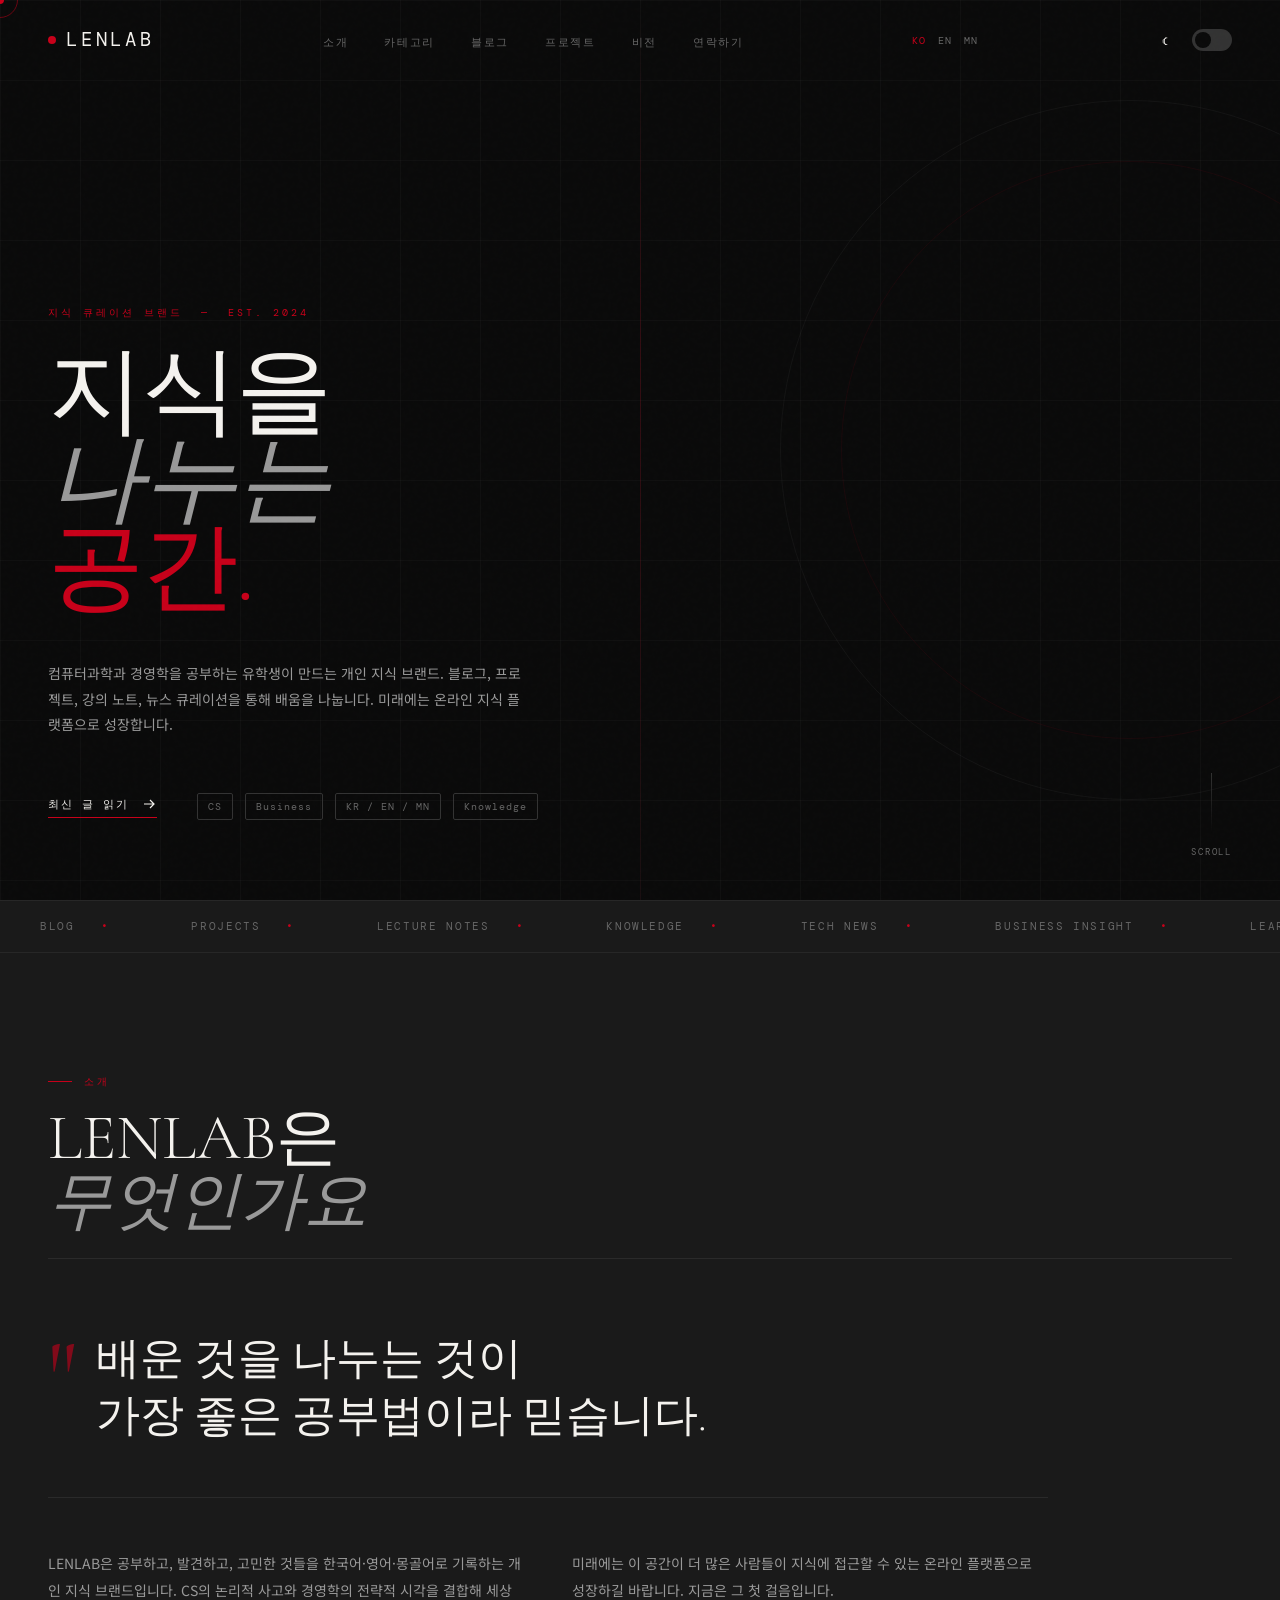
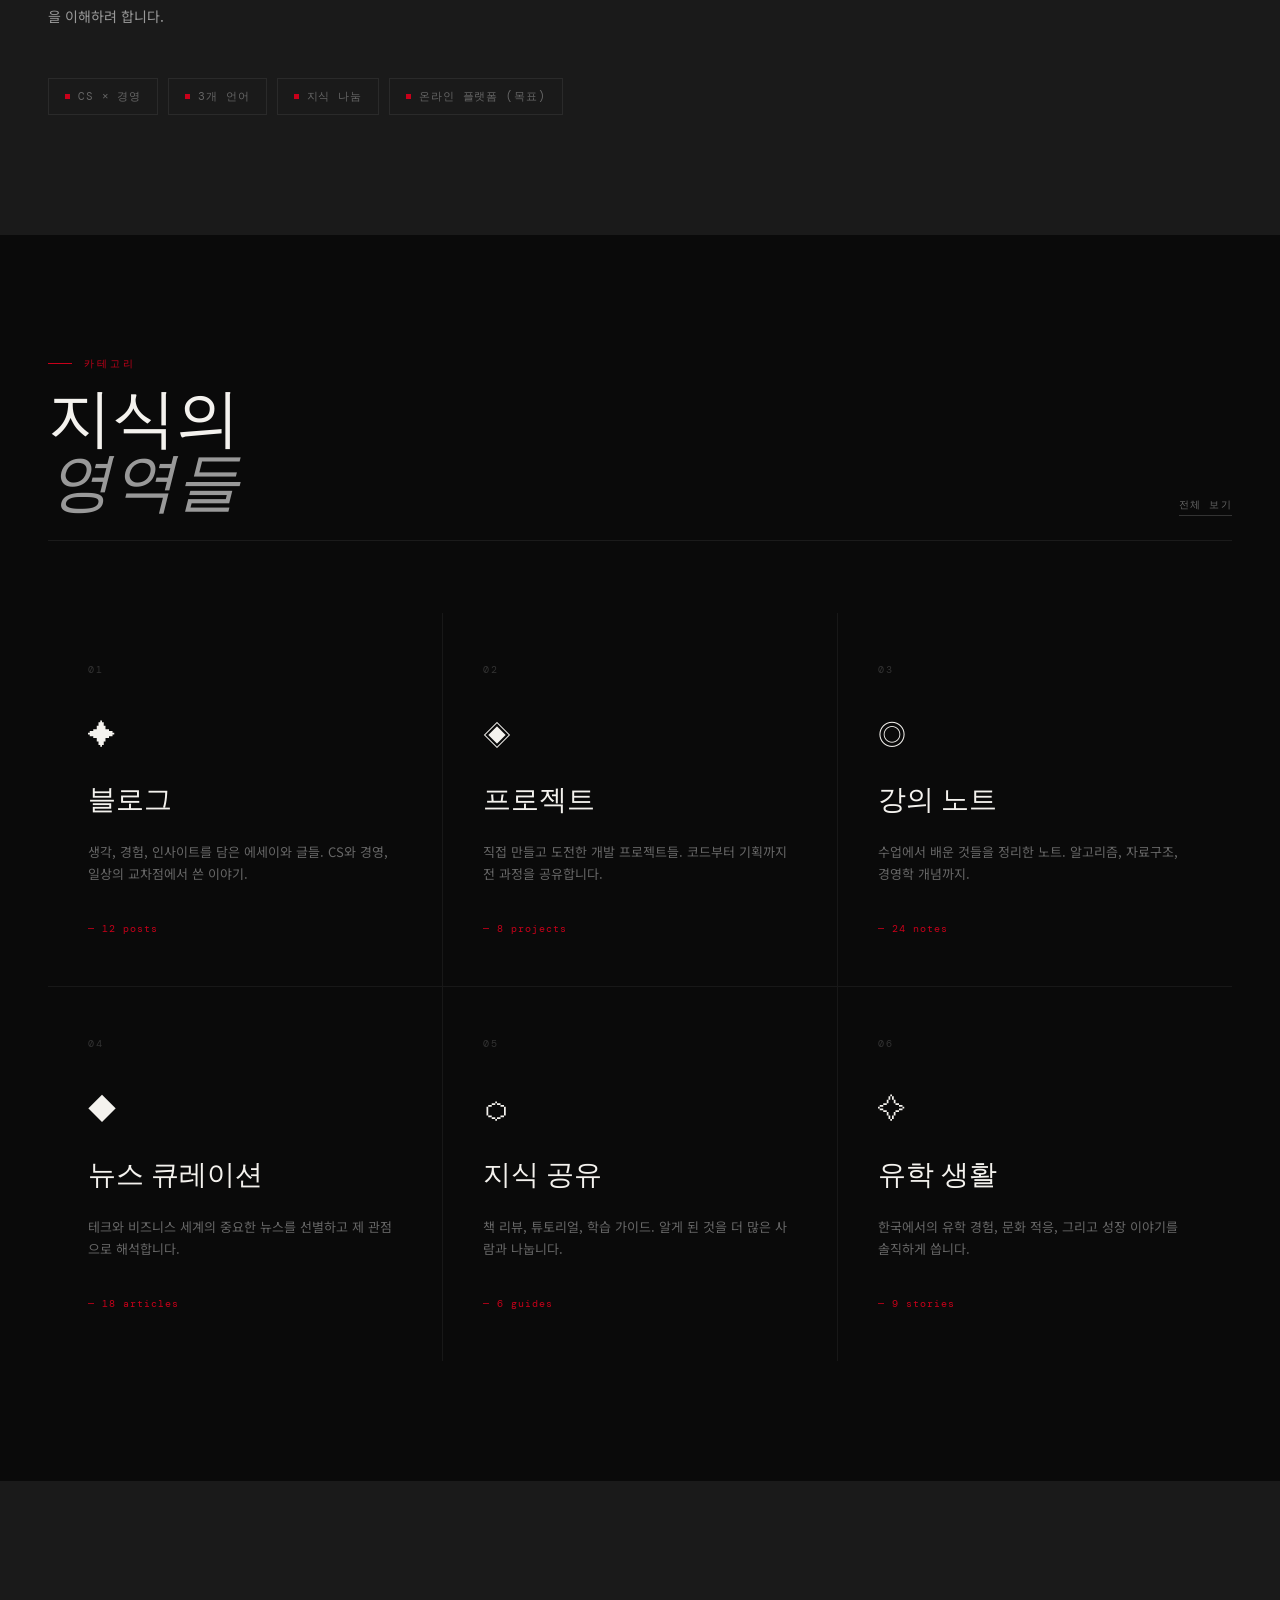
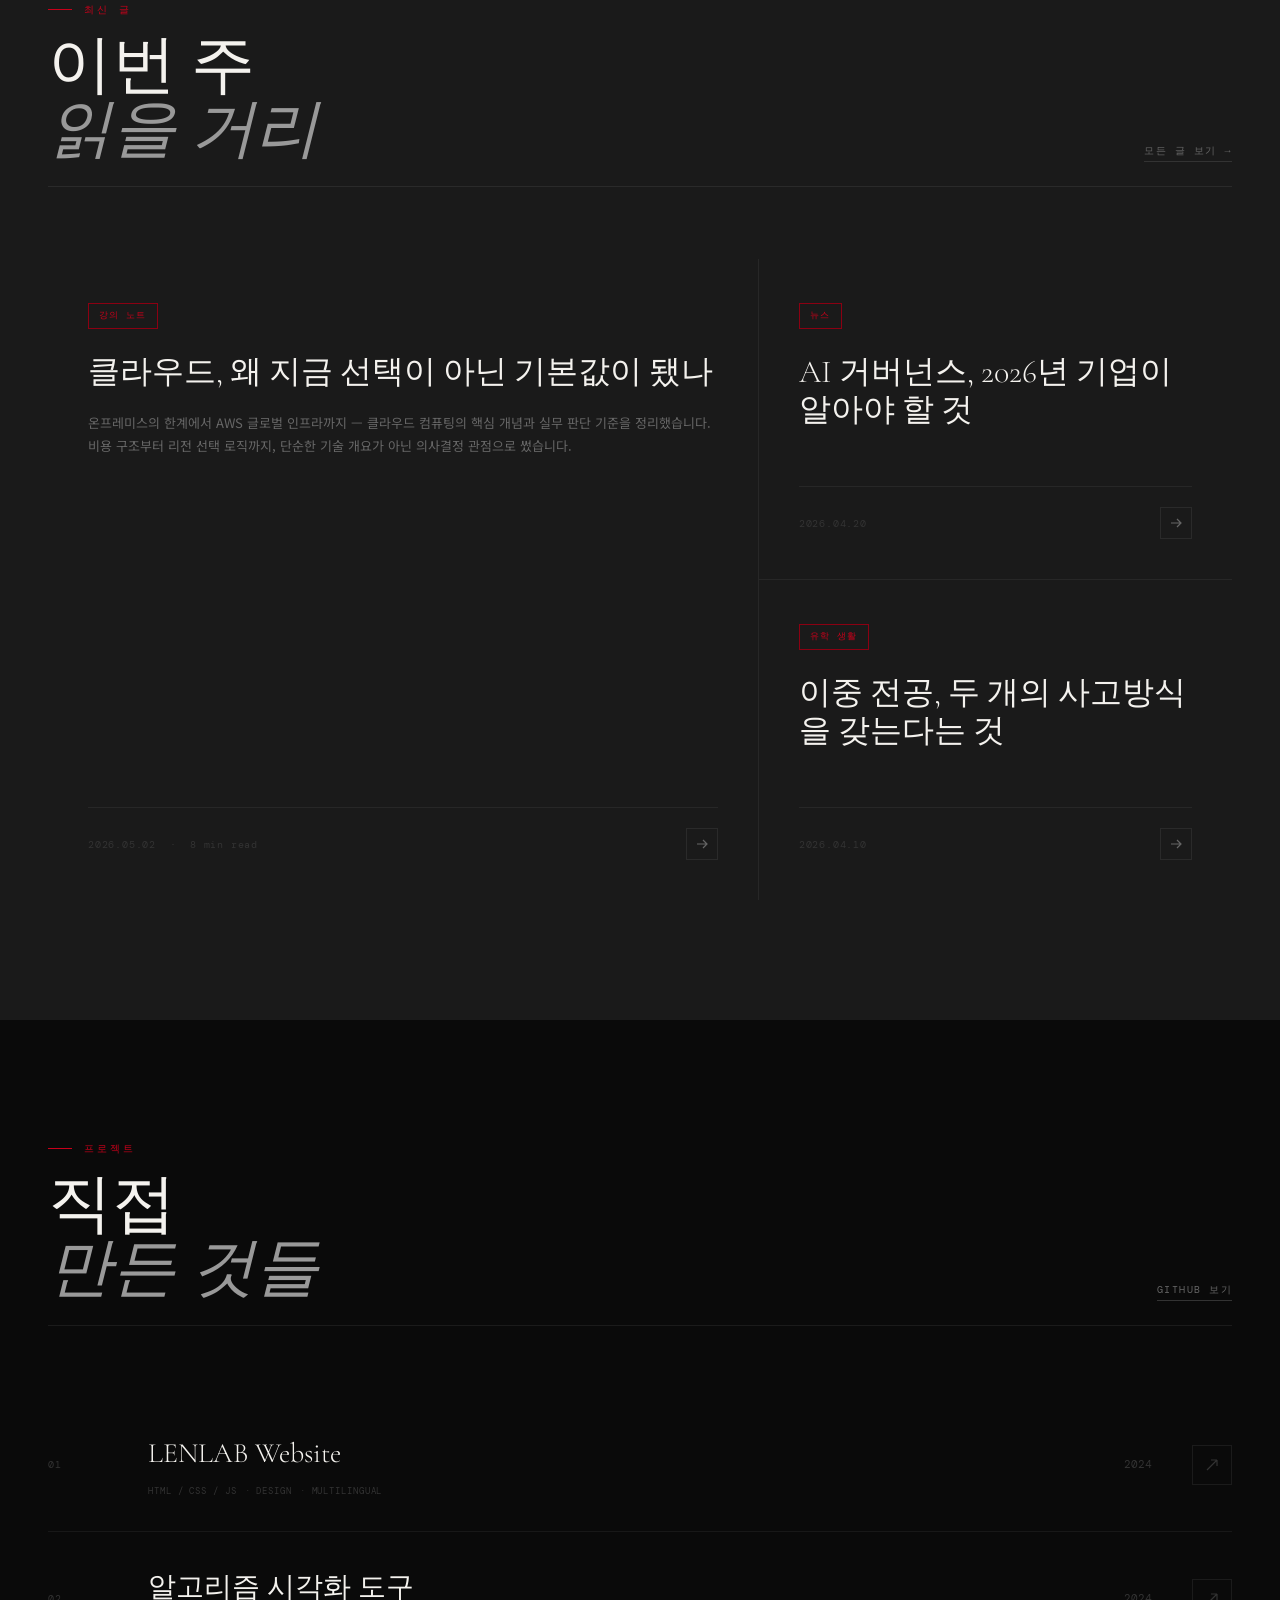
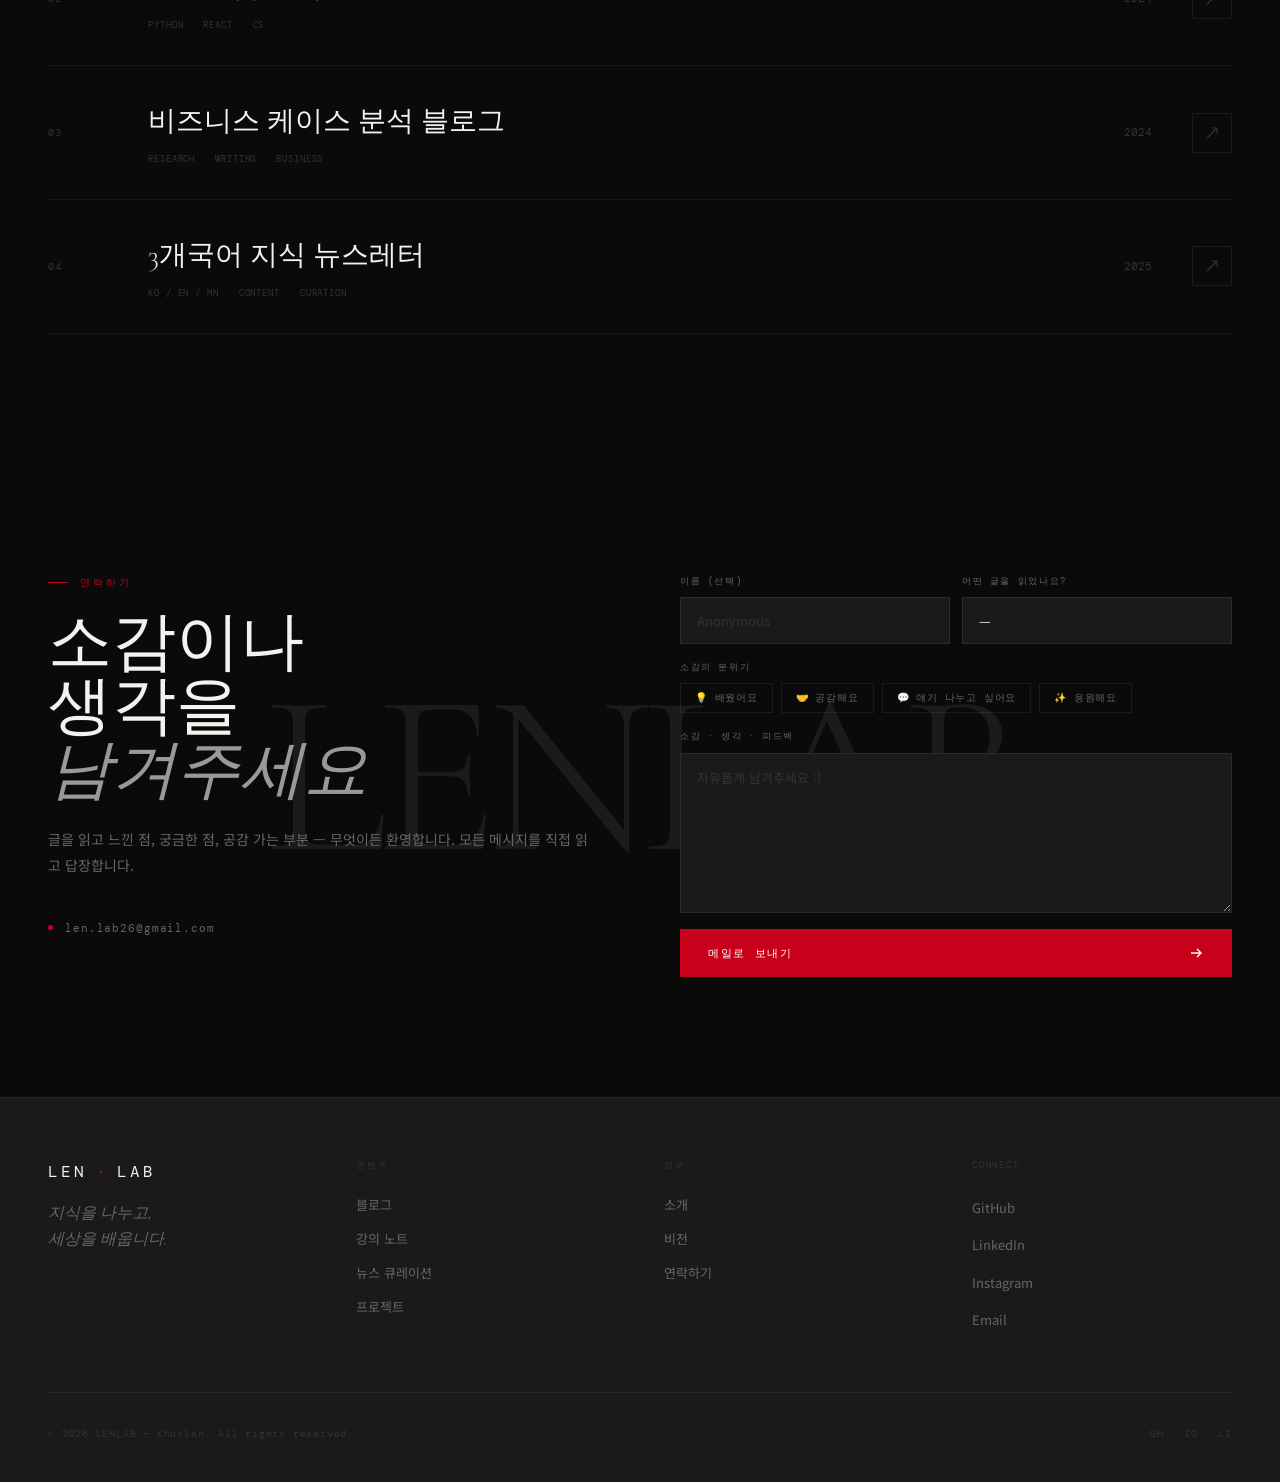
==== commit 1c103ed7: "Add multilingual Len Lab website" ====
--- a/index.html
+++ b/index.html
@@ -654,143 +654,90 @@
       border-color: var(--text);
     }
 
-    /* ===== ABOUT ===== */
+    /* ===== ABOUT — 심플 버전 ===== */
     #about {
       background: var(--bg-alt);
       transition: background 0.4s;
-    }
-
-    .about-grid {
-      display: grid;
-      grid-template-columns: 1fr 1.6fr;
-      gap: 80px;
-      align-items: start;
-    }
-
-    .about-left {}
-
-    .about-portrait {
-      width: 100%;
-      aspect-ratio: 3/4;
-      background: var(--text-faint);
-      position: relative;
-      overflow: hidden;
-    }
-
-    .about-portrait-placeholder {
-      width: 100%;
-      height: 100%;
-      display: flex;
-      align-items: center;
-      justify-content: center;
-      font-family: var(--font-mono);
-      font-size: 11px;
-      letter-spacing: 0.1em;
-      color: var(--text-muted);
-      background: linear-gradient(135deg, var(--bg) 0%, var(--bg-alt) 100%);
-    }
-
-    .about-portrait-frame {
-      position: absolute;
-      inset: 12px;
-      border: 1px solid rgba(200, 0, 26, 0.2);
-      pointer-events: none;
-    }
-
-    .about-portrait-tag {
-      position: absolute;
-      bottom: 16px;
-      right: 16px;
-      font-family: var(--font-mono);
-      font-size: 9px;
-      letter-spacing: 0.1em;
-      color: var(--text-muted);
-      background: rgba(0, 0, 0, 0.6);
-      padding: 4px 8px;
-    }
-
-    html.light .about-portrait-tag {
-      background: rgba(255, 255, 255, 0.7);
-      color: #444;
-    }
-
-    .about-right {}
-
-    .about-intro {
-      font-family: var(--font-serif);
-      font-size: clamp(22px, 2.5vw, 34px);
-      font-weight: 300;
-      line-height: 1.4;
-      color: var(--text);
-      margin-bottom: 40px;
-    }
-
-    .about-intro em {
-      font-style: italic;
-      color: var(--text-dim);
     }
 
     .about-body {
       font-size: 14px;
       color: var(--text-dim);
       line-height: 1.9;
+    }
+
+    .about-simple {
+      max-width: 1000px;
+    }
+
+    .about-quote-block {
+      display: flex;
+      align-items: flex-start;
+      gap: 20px;
+      margin-bottom: 52px;
+      padding-bottom: 52px;
+      border-bottom: 1px solid var(--border-dim);
+    }
+
+    .about-quote-mark {
+      font-family: var(--font-serif);
+      font-size: 100px;
+      line-height: 0.75;
+      color: var(--red);
+      flex-shrink: 0;
+      opacity: 0.6;
+      margin-top: 8px;
+    }
+
+    .about-quote-text {
+      font-family: var(--font-serif);
+      font-size: clamp(26px, 3.5vw, 44px);
+      font-weight: 300;
+      line-height: 1.3;
+      color: var(--text);
+    }
+
+    .about-text-cols {
+      display: grid;
+      grid-template-columns: 1fr 1fr;
+      gap: 48px;
       margin-bottom: 48px;
     }
 
-    .about-stats {
-      display: grid;
-      grid-template-columns: repeat(3, 1fr);
-      gap: 1px;
-      background: var(--border);
-      margin-bottom: 48px;
-    }
-
-    .stat {
-      background: var(--bg-alt);
-      padding: 28px 24px;
-    }
-
-    .stat-num {
-      font-family: var(--font-serif);
-      font-size: 48px;
-      font-weight: 300;
-      line-height: 1;
-      color: var(--text);
-      margin-bottom: 8px;
-    }
-
-    .stat-num span {
-      color: var(--red);
-      font-size: 24px;
-    }
-
-    .stat-label {
-      font-family: var(--font-mono);
-      font-size: 10px;
-      letter-spacing: 0.1em;
-      text-transform: uppercase;
-      color: var(--text-muted);
-    }
-
-    .about-skills {
+    .about-text-col .about-body {
+      margin-bottom: 0;
+    }
+
+    .about-chips-row {
       display: flex;
       gap: 10px;
       flex-wrap: wrap;
     }
 
-    .skill-chip {
-      font-family: var(--font-mono);
-      font-size: 10px;
+    .about-chip {
+      display: inline-flex;
+      align-items: center;
+      gap: 8px;
+      font-family: var(--font-mono);
+      font-size: 11px;
       letter-spacing: 0.08em;
       color: var(--text-muted);
       border: 1px solid var(--border-dim);
-      padding: 6px 14px;
+      padding: 8px 16px;
       transition: border-color 0.3s, color 0.3s;
     }
 
-    .skill-chip:hover {
+    .about-chip:hover {
       border-color: var(--red);
       color: var(--text);
+    }
+
+    .about-chip-dot {
+      width: 5px;
+      height: 5px;
+      background: var(--red);
+      border-radius: 50;
+      flex-shrink: 0;
     }
 
     /* ===== CATEGORIES ===== */
@@ -1152,114 +1099,361 @@
     }
 
     /* ===== NEWSLETTER ===== */
-    #newsletter {
+    /* ===== CONTACT (구 newsletter) ===== */
+    #contact {
       background: var(--bg);
-      text-align: center;
-      padding: 160px 48px;
+      padding: 120px 48px;
       position: relative;
       overflow: hidden;
       transition: background 0.4s;
     }
 
-    #newsletter::before {
+    #contact::before {
       content: 'LENLAB';
       position: absolute;
       top: 50%;
       left: 50%;
       transform: translate(-50%, -50%);
       font-family: var(--font-serif);
-      font-size: clamp(120px, 20vw, 280px);
+      font-size: clamp(100px, 18vw, 240px);
       font-weight: 300;
       color: var(--border-dim);
       white-space: nowrap;
       pointer-events: none;
       letter-spacing: -0.05em;
-    }
-
-    .newsletter-label {
+      user-select: none;
+    }
+
+    .contact-inner {
+      position: relative;
+      z-index: 2;
+      display: grid;
+      grid-template-columns: 1fr 1fr;
+      gap: 80px;
+      align-items: start;
+    }
+
+    .contact-left {}
+
+    .contact-label {
       font-family: var(--font-mono);
       font-size: 10px;
       letter-spacing: 0.3em;
       text-transform: uppercase;
       color: var(--red);
-      margin-bottom: 32px;
-    }
-
-    .newsletter-title {
+      margin-bottom: 20px;
+      display: flex;
+      align-items: center;
+      gap: 12px;
+    }
+
+    .contact-label::before {
+      content: '';
+      display: block;
+      width: 20px;
+      height: 1px;
+      background: var(--red);
+    }
+
+    .contact-title {
       font-family: var(--font-serif);
-      font-size: clamp(40px, 6vw, 88px);
+      font-size: clamp(36px, 5vw, 68px);
       font-weight: 300;
       line-height: 1;
       color: var(--text);
       margin-bottom: 24px;
     }
 
-    .newsletter-title em {
+    .contact-title em {
       font-style: italic;
       color: var(--text-dim);
     }
 
-    .newsletter-sub {
+    .contact-desc {
       font-size: 14px;
       color: var(--text-muted);
-      margin-bottom: 56px;
-      max-width: 480px;
-      margin-left: auto;
-      margin-right: auto;
-    }
-
-    .newsletter-form {
-      display: flex;
-      max-width: 500px;
-      margin: 0 auto;
-      position: relative;
-      z-index: 2;
-    }
-
-    .newsletter-input {
-      flex: 1;
+      line-height: 1.85;
+      margin-bottom: 40px;
+    }
+
+    .contact-info-row {
+      display: flex;
+      align-items: center;
+      gap: 12px;
+      font-family: var(--font-mono);
+      font-size: 11px;
+      letter-spacing: 0.08em;
+      color: var(--text-muted);
+    }
+
+    .contact-info-dot {
+      width: 5px;
+      height: 5px;
+      background: var(--red);
+      border-radius: 50%;
+    }
+
+    .contact-right {}
+
+    .contact-form {
+      display: flex;
+      flex-direction: column;
+      gap: 16px;
+    }
+
+    .form-row {
+      display: grid;
+      grid-template-columns: 1fr 1fr;
+      gap: 12px;
+    }
+
+    .form-group {
+      display: flex;
+      flex-direction: column;
+      gap: 8px;
+    }
+
+    .form-label {
+      font-family: var(--font-mono);
+      font-size: 9px;
+      letter-spacing: 0.18em;
+      text-transform: uppercase;
+      color: var(--text-muted);
+    }
+
+    .form-input,
+    .form-select,
+    .form-textarea {
+      background: var(--bg-alt);
+      border: 1px solid var(--border-dim);
+      color: var(--text);
+      padding: 13px 16px;
+      font-family: var(--font-sans);
+      font-size: 13px;
+      outline: none;
+      transition: border-color 0.3s, background 0.3s;
+      width: 100%;
+      appearance: none;
+    }
+
+    .form-input::placeholder,
+    .form-textarea::placeholder {
+      color: var(--text-faint);
+    }
+
+    .form-input:focus,
+    .form-select:focus,
+    .form-textarea:focus {
+      border-color: var(--red);
+      background: var(--bg-card, var(--bg));
+    }
+
+    .form-select {
+      cursor: pointer;
+      color: var(--text);
+    }
+
+    .form-select option {
+      background: var(--bg-alt);
+      color: var(--text);
+    }
+
+    .form-textarea {
+      resize: vertical;
+      min-height: 140px;
+      line-height: 1.7;
+    }
+
+    .form-mood {
+      display: flex;
+      gap: 8px;
+      flex-wrap: wrap;
+    }
+
+    .mood-btn {
+      font-family: var(--font-mono);
+      font-size: 10px;
+      letter-spacing: 0.08em;
       background: transparent;
       border: 1px solid var(--border-dim);
-      border-right: none;
-      color: var(--text);
-      padding: 16px 24px;
-      font-family: var(--font-mono);
-      font-size: 12px;
-      letter-spacing: 0.05em;
-      outline: none;
-      transition: border-color 0.3s;
-    }
-
-    .newsletter-input:focus {
-      border-color: rgba(200, 0, 26, 0.5);
-    }
-
-    .newsletter-input::placeholder {
-      color: var(--text-faint);
-    }
-
-    .newsletter-btn {
+      color: var(--text-muted);
+      padding: 7px 14px;
+      cursor: pointer;
+      transition: border-color 0.25s, color 0.25s, background 0.25s;
+    }
+
+    .mood-btn:hover,
+    .mood-btn.selected {
+      border-color: var(--red);
+      color: var(--red);
+      background: rgba(200, 0, 26, 0.06);
+    }
+
+    .form-submit {
+      display: flex;
+      align-items: center;
+      justify-content: space-between;
       background: var(--red);
-      border: 1px solid var(--red);
-      color: var(--white);
-      padding: 16px 32px;
-      font-family: var(--font-mono);
-      font-size: 10px;
+      border: none;
+      color: #fff;
+      padding: 16px 28px;
+      cursor: pointer;
+      font-family: var(--font-mono);
+      font-size: 11px;
       letter-spacing: 0.15em;
       text-transform: uppercase;
-      cursor: pointer;
       transition: background 0.3s;
-    }
-
-    .newsletter-btn:hover {
+      width: 100%;
+    }
+
+    .form-submit:hover {
       background: var(--red-dim);
     }
 
-    /* ===== FOOTER ===== */
+    .form-submit svg {
+      transition: transform 0.3s;
+    }
+
+    .form-submit:hover svg {
+      transform: translateX(5px);
+    }
+
+    .form-note {
+      font-family: var(--font-mono);
+      font-size: 10px;
+      color: var(--text-faint);
+      letter-spacing: 0.06em;
+      text-align: center;
+    }
+
+    /* ===== SCROLL REVEAL ===== */
+    .reveal {
+      opacity: 0;
+      transform: translateY(24px);
+      transition: opacity 0.8s ease, transform 0.8s ease;
+    }
+
+    .reveal.visible {
+      opacity: 1;
+      transform: translateY(0);
+    }
+
+    /* ===== RESPONSIVE ===== */
+    @media (max-width: 1024px) {
+      nav {
+        padding: 20px 32px;
+      }
+
+      section {
+        padding: 80px 32px;
+      }
+
+      #hero {
+        padding: 0 32px 60px;
+      }
+
+      #contact {
+        padding: 80px 32px;
+      }
+
+      .about-text-cols {
+        grid-template-columns: 1fr;
+        gap: 24px;
+      }
+
+      .categories-grid {
+        grid-template-columns: repeat(2, 1fr);
+      }
+
+      .posts-layout {
+        grid-template-columns: 1fr;
+      }
+
+      .post-card.featured {
+        grid-row: auto;
+      }
+
+      .footer-top {
+        grid-template-columns: 1fr 1fr;
+      }
+
+      .vision-grid {
+        grid-template-columns: 1fr;
+      }
+
+      .contact-inner {
+        grid-template-columns: 1fr;
+        gap: 48px;
+      }
+    }
+
+    @media (max-width: 768px) {
+      nav {
+        padding: 16px 24px;
+      }
+
+      .nav-links {
+        display: none;
+      }
+
+      section {
+        padding: 60px 24px;
+      }
+
+      #hero {
+        padding: 0 24px 48px;
+      }
+
+      #contact {
+        padding: 60px 24px;
+      }
+
+      .categories-grid {
+        grid-template-columns: 1fr;
+      }
+
+      .footer-top {
+        grid-template-columns: 1fr;
+        gap: 32px;
+      }
+
+      .hero-scroll {
+        right: 24px;
+      }
+
+      .project-row {
+        grid-template-columns: 40px 1fr auto;
+      }
+
+      .project-year {
+        display: none;
+      }
+
+      .footer-bottom {
+        flex-direction: column;
+        gap: 16px;
+        text-align: center;
+      }
+
+      .about-quote-block {
+        flex-direction: column;
+        gap: 8px;
+      }
+
+      .about-quote-mark {
+        font-size: 60px;
+      }
+
+      .form-row {
+        grid-template-columns: 1fr;
+      }
+    }
+
     footer {
-      background: var(--gray-800);
+      background: var(--footer-bg);
       padding: 60px 48px 40px;
-      border-top: 1px solid rgba(255, 255, 255, 0.06);
+      border-top: 1px solid var(--border);
+      transition: background 0.4s;
     }
 
     .footer-top {
@@ -1269,13 +1463,11 @@
       margin-bottom: 60px;
     }
 
-    .footer-brand {}
-
     .footer-logo {
       font-family: var(--font-mono);
       font-size: 16px;
       letter-spacing: 0.2em;
-      color: var(--white);
+      color: var(--text);
       margin-bottom: 16px;
       display: flex;
       align-items: center;
@@ -1290,7 +1482,7 @@
       font-family: var(--font-serif);
       font-size: 16px;
       font-style: italic;
-      color: var(--gray-400);
+      color: var(--text-muted);
       line-height: 1.6;
     }
 
@@ -1299,7 +1491,7 @@
       font-size: 9px;
       letter-spacing: 0.2em;
       text-transform: uppercase;
-      color: var(--gray-600);
+      color: var(--text-faint);
       margin-bottom: 20px;
     }
 
@@ -1312,13 +1504,13 @@
 
     .footer-links a {
       font-size: 13px;
-      color: var(--gray-400);
+      color: var(--text-muted);
       text-decoration: none;
       transition: color 0.3s;
     }
 
     .footer-links a:hover {
-      color: var(--white);
+      color: var(--text);
     }
 
     .footer-bottom {
@@ -1326,11 +1518,11 @@
       align-items: center;
       justify-content: space-between;
       padding-top: 32px;
-      border-top: 1px solid rgba(255, 255, 255, 0.06);
+      border-top: 1px solid var(--border);
       font-family: var(--font-mono);
       font-size: 10px;
       letter-spacing: 0.08em;
-      color: var(--gray-600);
+      color: var(--text-faint);
     }
 
     .footer-socials {
@@ -1339,7 +1531,7 @@
     }
 
     .footer-socials a {
-      color: var(--gray-600);
+      color: var(--text-faint);
       text-decoration: none;
       transition: color 0.3s;
       font-size: 10px;
@@ -1506,12 +1698,19 @@
             class="inline-lang mn">Төслүүд</span></a></li>
       <li><a href="#vision"><span class="inline-lang ko">비전</span><span class="inline-lang en">Vision</span><span
             class="inline-lang mn">Алсын хараа</span></a></li>
+      <li><a href="#contact"><span class="inline-lang ko">연락하기</span><span class="inline-lang en">Contact</span><span
+            class="inline-lang mn">Холбоо барих</span></a></li>
     </ul>
     <div class="nav-lang">
       <button onclick="setLang('ko')" class="active" id="btn-ko">KO</button>
       <button onclick="setLang('en')" id="btn-en">EN</button>
       <button onclick="setLang('mn')" id="btn-mn">MN</button>
     </div>
+    <div class="theme-toggle-wrap">
+      <span class="theme-toggle-icon" id="themeIcon">☾</span>
+      <button class="theme-toggle" id="themeToggle" onclick="toggleTheme()"
+        aria-label="Toggle dark/light mode"></button>
+    </div>
   </nav>
 
   <!-- HERO -->
@@ -1522,10 +1721,10 @@
 
     <div class="hero-content">
       <p class="hero-eyebrow">
-        <span class="inline-lang ko">지식 큐레이션 공간</span>
-        <span class="inline-lang en">Knowledge Curation Space</span>
-        <span class="inline-lang mn">Мэдлэгийн орон зай</span>
-        &nbsp;—&nbsp; EST. 2026
+        <span class="inline-lang ko">지식 큐레이션 브랜드</span>
+        <span class="inline-lang en">Knowledge Curation Brand</span>
+        <span class="inline-lang mn">Мэдлэгийн бренд</span>
+        &nbsp;—&nbsp; EST. 2024
       </p>
       <h1 class="hero-title">
         <span data-lang="ko">지식을<br><em>나누는</em><br><span class="red">공간.</span></span>
@@ -1533,19 +1732,19 @@
         <span data-lang="mn">Мэдлэг<br><em>хуваалцах</em><br><span class="red">орон зай.</span></span>
       </h1>
       <p class="hero-desc">
-        <span data-lang="ko">컴퓨터과학과 경영학을 공부하는 유학생이 만드는 개인 지식 공간. 블로그, 프로젝트, 강의 노트, 뉴스 큐레이션을 통해 배움을 나눕니다. 미래에는 온라인 지식
+        <span data-lang="ko">컴퓨터과학과 경영학을 공부하는 유학생이 만드는 개인 지식 브랜드. 블로그, 프로젝트, 강의 노트, 뉴스 큐레이션을 통해 배움을 나눕니다. 미래에는 온라인 지식
           플랫폼으로 성장합니다.</span>
-        <span data-lang="en">A personal knowledge space by an international student studying CS & Business. Sharing
+        <span data-lang="en">A personal knowledge brand by an international student studying CS & Business. Sharing
           learning through blogs, projects, lecture notes, and curated news. Growing into an online knowledge
           platform.</span>
         <span data-lang="mn">Компьютерийн шинжлэх ухаан, менежмент судалж буй оюутны хувийн мэдлэгийн бренд. Блог,
-          төсөл, лекцийн тэмдэглэл, мэдээгээр дамжуулан мэдлэг хуваалцах орон зай.</span>
+          төсөл, лекцийн тэмдэглэл, мэдээгээр дамжуулан мэдлэг хуваалцдаг.</span>
       </p>
       <div class="hero-meta">
         <a href="#posts" class="hero-cta">
           <span data-lang="ko">최신 글 읽기</span>
           <span data-lang="en">Read Latest</span>
-          <span data-lang="mn">Сүүлийн нийтлэл унших</span>
+          <span data-lang="mn">Сүүлийн нийтлэл</span>
           <svg width="16" height="16" viewBox="0 0 16 16" fill="none">
             <path d="M3 8h10M9 4l4 4-4 4" stroke="currentColor" stroke-width="1.2" />
           </svg>
@@ -1608,77 +1807,71 @@
           <span data-lang="mn">Тухай</span>
         </p>
         <h2 class="section-title">
-          <span data-lang="ko">안녕하세요,<br><em>LENLAB입니다.</em></span>
-          <span data-lang="en">Hello,<br><em>This is LENLAB.</em></span>
-          <span data-lang="mn">Сайн байна уу,<br><em>LENLAB-д тавтай морил.</em></span>
+          <span data-lang="ko">LENLAB은<br><em>무엇인가요</em></span>
+          <span data-lang="en">What is<br><em>LENLAB</em></span>
+          <span data-lang="mn">LENLAB<br><em>гэж юу вэ</em></span>
         </h2>
       </div>
     </div>
 
-    <div class="about-grid">
-      <div class="about-left reveal">
-        <div class="about-portrait">
-          <div class="about-portrait-placeholder">
-            <span>Photo coming soon</span>
-          </div>
-          <div class="about-portrait-frame"></div>
-          <div class="about-portrait-tag">KHUSLEN · LENLAB</div>
+    <div class="about-simple reveal">
+      <div class="about-quote-block">
+        <span class="about-quote-mark">"</span>
+        <p class="about-quote-text">
+          <span data-lang="ko">배운 것을 나누는 것이<br>가장 좋은 공부법이라 믿습니다.</span>
+          <span data-lang="en">Sharing what you learn<br>is the best way to learn.</span>
+          <span data-lang="mn">Сурсан зүйлээ хуваалцах нь<br>хамгийн сайн суралцах арга.</span>
+        </p>
+      </div>
+
+      <div class="about-text-cols">
+        <div class="about-text-col">
+          <p class="about-body">
+            <span data-lang="ko">LENLAB은 공부하고, 발견하고, 고민한 것들을 한국어·영어·몽골어로 기록하는 개인 지식 브랜드입니다. CS의 논리적 사고와 경영학의 전략적 시각을 결합해
+              세상을 이해하려 합니다.</span>
+            <span data-lang="en">LENLAB is a personal knowledge brand documenting what I study, discover, and think
+              about — in Korean, English, and Mongolian. It combines CS logical thinking with a business strategic
+              perspective.</span>
+            <span data-lang="mn">LENLAB бол Солонгос, Англи, Монгол хэлээр мэдлэгийг тэмдэглэдэг хувийн бренд. CS-ийн
+              логик сэтгэлгээ болон бизнесийн стратегийн үзлийг хослуулдаг.</span>
+          </p>
+        </div>
+        <div class="about-text-col">
+          <p class="about-body">
+            <span data-lang="ko">미래에는 이 공간이 더 많은 사람들이 지식에 접근할 수 있는 온라인 플랫폼으로 성장하길 바랍니다. 지금은 그 첫 걸음입니다.</span>
+            <span data-lang="en">I hope this space grows into an online platform making knowledge accessible to more
+              people. This is the first step toward that future.</span>
+            <span data-lang="mn">Энэ орон зай нь илүү олон хүнд мэдлэгт хүрэх боломж олгох онлайн платформ болж өсөхийг
+              хүсч байна.</span>
+          </p>
         </div>
       </div>
-      <div class="about-right reveal">
-        <p class="about-intro">
-          <span data-lang="ko">컴퓨터과학 <em>&</em> 경영학을 공부하는<br>유학생.</span>
-          <span data-lang="en">International student<br>studying <em>CS & Business.</em></span>
-          <span data-lang="mn">Компьютерийн шинжлэх ухаан <em>&</em><br>Менежмент судалж буй оюутан.</span>
-        </p>
-        <p class="about-body">
-          <span data-lang="ko">배우는 것을 나누는 것이 가장 좋은 학습 방법이라 믿습니다. LENLAB은 제가 공부하고, 발견하고, 고민한 것들을 한국어·영어·몽골어로 기록하는 개인 지식
-            브랜드입니다. CS의 논리적 사고와 경영의 전략적 시각을 결합해 세상을 이해하려 합니다. 미래에는 이 공간이 더 많은 사람들이 지식에 접근할 수 있는 온라인 플랫폼으로 성장하길
-            바랍니다.</span>
-          <span data-lang="en">I believe sharing what you learn is the best way to learn. LENLAB is a personal knowledge
-            brand where I document what I study, discover, and think about — in Korean, English, and Mongolian. I try to
-            understand the world by combining CS logical thinking with business strategic perspective. I hope this space
-            grows into an online platform that makes knowledge accessible to more people.</span>
-          <span data-lang="mn">Сурсан зүйлээ хуваалцах нь хамгийн сайн суралцах арга гэдэгт би итгэдэг. LENLAB бол миний
-            судалж, нээж, боддог зүйлсийг Солонгос, Англи, Монгол хэлээр бичиж тэмдэглэх хувийн мэдлэгийн орон зай
-            юм.</span>
-        </p>
-        <div class="about-stats">
-          <div class="stat">
-            <div class="stat-num">3<span>+</span></div>
-            <div class="stat-label">
-              <span data-lang="ko">언어</span>
-              <span data-lang="en">Languages</span>
-              <span data-lang="mn">Хэл</span>
-            </div>
-          </div>
-          <div class="stat">
-            <div class="stat-num">2<span>×</span></div>
-            <div class="stat-label">
-              <span data-lang="ko">전공</span>
-              <span data-lang="en">Majors</span>
-              <span data-lang="mn">Мэргэжил</span>
-            </div>
-          </div>
-          <div class="stat">
-            <div class="stat-num">∞</div>
-            <div class="stat-label">
-              <span data-lang="ko">배움</span>
-              <span data-lang="en">Learning</span>
-              <span data-lang="mn">Мэдлэг</span>
-            </div>
-          </div>
-        </div>
-        <div class="about-skills">
-          <span class="skill-chip">Python</span>
-          <span class="skill-chip">JavaScript</span>
-          <span class="skill-chip">React</span>
-          <span class="skill-chip">Data Structures</span>
-          <span class="skill-chip">Business Strategy</span>
-          <span class="skill-chip">Marketing</span>
-          <span class="skill-chip">UX/UI</span>
-          <span class="skill-chip">Technical Writing</span>
-        </div>
+
+      <div class="about-chips-row">
+        <span class="about-chip">
+          <span class="about-chip-dot"></span>
+          <span data-lang="ko">CS × 경영</span>
+          <span data-lang="en">CS × Business</span>
+          <span data-lang="mn">CS × Бизнес</span>
+        </span>
+        <span class="about-chip">
+          <span class="about-chip-dot"></span>
+          <span data-lang="ko">3개 언어</span>
+          <span data-lang="en">3 Languages</span>
+          <span data-lang="mn">3 Хэл</span>
+        </span>
+        <span class="about-chip">
+          <span class="about-chip-dot"></span>
+          <span data-lang="ko">지식 나눔</span>
+          <span data-lang="en">Knowledge Sharing</span>
+          <span data-lang="mn">Мэдлэг хуваалцах</span>
+        </span>
+        <span class="about-chip">
+          <span class="about-chip-dot"></span>
+          <span data-lang="ko">온라인 플랫폼 (목표)</span>
+          <span data-lang="en">Online Platform (Goal)</span>
+          <span data-lang="mn">Онлайн платформ (Зорилго)</span>
+        </span>
       </div>
     </div>
   </section>
@@ -1821,16 +2014,16 @@
           <span data-lang="mn">Энэ долоо хоногийн<br><em>уншлага</em></span>
         </h2>
       </div>
-      <a href="#" class="view-all">
-        <span data-lang="ko">모든 글 보기</span>
-        <span data-lang="en">All Posts</span>
-        <span data-lang="mn">Бүх нийтлэл</span>
+      <a href="blog-template.html" class="view-all">
+        <span data-lang="ko">모든 글 보기 →</span>
+        <span data-lang="en">All Posts →</span>
+        <span data-lang="mn">Бүх нийтлэл →</span>
       </a>
     </div>
 
     <div class="posts-layout reveal">
-      <!-- Featured -->
-      <div class="post-card featured">
+      <!-- ✦ 최신 글 — 새 블로그 쓰면 이 카드를 교체하고 아래로 내리세요 -->
+      <a href="blog-template.html" class="post-card featured">
         <div>
           <span class="post-cat-tag">
             <span data-lang="ko">강의 노트</span>
@@ -1838,33 +2031,32 @@
             <span data-lang="mn">Лекц</span>
           </span>
           <h3 class="post-title">
-            <span data-lang="ko">알고리즘이 세상을 어떻게 바꾸는가 — Big-O부터 현실 적용까지</span>
-            <span data-lang="en">How Algorithms Change the World — From Big-O to Real Applications</span>
-            <span data-lang="mn">Алгоритм дэлхийг хэрхэн өөрчлөх вэ — Big-O-оос бодит хэрэглээ хүртэл</span>
+            <span data-lang="ko">클라우드, 왜 지금 선택이 아닌 기본값이 됐나</span>
+            <span data-lang="en">Cloud: Why It Became the Default, Not a Choice</span>
+            <span data-lang="mn">Клауд яагаад одоо үндсэн сонголт болсон бэ</span>
           </h3>
           <p class="post-excerpt">
-            <span data-lang="ko">수업에서 배운 복잡도 분석이 단순한 시험 문제가 아니라는 걸 깨달았다. 넷플릭스 추천 알고리즘, 구글 검색, 소셜미디어 피드 — 모두 우리가 배운 개념들
-              위에 서 있다. 이번 글에서는 CS 강의에서 배운 알고리즘 개념들을 현실 세계와 연결해 정리했다.</span>
-            <span data-lang="en">I realized that complexity analysis I learned in class isn't just for exams. Netflix
-              recommendations, Google search, social media feeds — all built on concepts we study. This post connects CS
-              algorithm concepts to the real world.</span>
-            <span data-lang="mn">Хичээлдээ сурсан нарийн төвөгтэй байдлын шинжилгээ нь зөвхөн шалгалтын асуулт биш
-              гэдгийг ойлгосон. Netflix-ийн санал болгох систем, Google хайлт, сошиал медиа — бүгд бидний судлах
-              ойлголтуудан дээр суурилдаг.</span>
+            <span data-lang="ko">온프레미스의 한계에서 AWS 글로벌 인프라까지 — 클라우드 컴퓨팅의 핵심 개념과 실무 판단 기준을 정리했습니다. 비용 구조부터 리전 선택 로직까지, 단순한
+              기술 개요가 아닌 의사결정 관점으로 썼습니다.</span>
+            <span data-lang="en">From the limits of on-premise to AWS global infrastructure — a summary of core cloud
+              computing concepts and practical decision criteria. Written not as a tech overview, but as a
+              decision-making guide.</span>
+            <span data-lang="mn">Он-премисийн хязгаараас AWS дэлхийн дэд бүтэц хүртэл — клауд тооцоолох үндсэн ойлголт
+              ба практик шийдвэрийн шалгуур.</span>
           </p>
         </div>
         <div class="post-meta">
-          <span>2024.12.18 &nbsp;·&nbsp; 8 min read</span>
+          <span>2026.05.02 &nbsp;·&nbsp; 8 min read</span>
           <div class="post-arrow">
             <svg width="14" height="14" viewBox="0 0 14 14" fill="none">
               <path d="M2 7h10M8 3l4 4-4 4" stroke="currentColor" stroke-width="1.2" />
             </svg>
           </div>
         </div>
-      </div>
-
-      <!-- Side cards -->
-      <div class="post-card">
+      </a>
+
+      <!-- 두 번째 카드 — 새 글 쓰면 여기로 이동 -->
+      <a href="#" class="post-card">
         <div>
           <span class="post-cat-tag">
             <span data-lang="ko">뉴스</span>
@@ -1872,22 +2064,23 @@
             <span data-lang="mn">Мэдээ</span>
           </span>
           <h3 class="post-title">
-            <span data-lang="ko">AI 거버넌스, 2025년 기업이 알아야 할 것</span>
-            <span data-lang="en">AI Governance: What Businesses Must Know in 2025</span>
-            <span data-lang="mn">AI засаглал: 2025 онд бизнест мэдэх ёстой зүйл</span>
+            <span data-lang="ko">AI 거버넌스, 2026년 기업이 알아야 할 것</span>
+            <span data-lang="en">AI Governance: What Businesses Must Know in 2026</span>
+            <span data-lang="mn">AI засаглал: 2026 онд бизнест мэдэх ёстой зүйл</span>
           </h3>
         </div>
         <div class="post-meta">
-          <span>2024.12.15</span>
+          <span>2026.04.20</span>
           <div class="post-arrow">
             <svg width="14" height="14" viewBox="0 0 14 14" fill="none">
               <path d="M2 7h10M8 3l4 4-4 4" stroke="currentColor" stroke-width="1.2" />
             </svg>
           </div>
         </div>
-      </div>
-
-      <div class="post-card">
+      </a>
+
+      <!-- 세 번째 카드 -->
+      <a href="#" class="post-card">
         <div>
           <span class="post-cat-tag">
             <span data-lang="ko">유학 생활</span>
@@ -1901,15 +2094,30 @@
           </h3>
         </div>
         <div class="post-meta">
-          <span>2024.12.10</span>
+          <span>2026.04.10</span>
           <div class="post-arrow">
             <svg width="14" height="14" viewBox="0 0 14 14" fill="none">
               <path d="M2 7h10M8 3l4 4-4 4" stroke="currentColor" stroke-width="1.2" />
             </svg>
           </div>
         </div>
-      </div>
+      </a>
     </div>
+
+    <!-- 블로그 추가 안내 (소스 코드 주석) -->
+    <!--
+  ══════════════════════════════════════════════
+  📝 새 블로그 추가하는 법
+  ──────────────────────────────────────────────
+  1. blog-template.html 복사 → 새 파일 (예: cloud-blog-2.html)
+  2. 아래 순서로 카드 교체:
+     ① 새 글 → .post-card.featured 위치
+     ② 기존 featured → 두 번째 .post-card
+     ③ 기존 두 번째 → 세 번째 .post-card
+     ④ 가장 오래된 카드 제거 (또는 별도 아카이브 페이지로)
+  3. 각 카드의 href="새파일명.html" 로 변경
+  ══════════════════════════════════════════════
+  -->
   </section>
 
   <!-- PROJECTS -->
@@ -2018,117 +2226,106 @@
     </div>
   </section>
 
-  <!-- VISION -->
-  <section id="vision">
-    <div class="section-header reveal">
-      <div>
-        <p class="section-label">
-          <span data-lang="ko">미래 비전</span>
-          <span data-lang="en">Future Vision</span>
-          <span data-lang="mn">Ирээдүйн алсын хараа</span>
+  <!-- CONTACT -->
+  <section id="contact">
+    <div class="contact-inner">
+
+      <!-- LEFT — 텍스트 -->
+      <div class="contact-left reveal">
+        <p class="contact-label">
+          <span data-lang="ko">연락하기</span>
+          <span data-lang="en">Contact</span>
+          <span data-lang="mn">Холбоо барих</span>
         </p>
-        <h2 class="section-title">
-          <span data-lang="ko">다음 챕터,<br><em>온라인 플랫폼</em></span>
-          <span data-lang="en">Next chapter,<br><em>online platform</em></span>
-          <span data-lang="mn">Дараагийн бүлэг,<br><em>онлайн платформ</em></span>
+        <h2 class="contact-title">
+          <span data-lang="ko">소감이나<br>생각을<br><em>남겨주세요</em></span>
+          <span data-lang="en">Leave your<br>thoughts<br><em>& impressions</em></span>
+          <span data-lang="mn">Сэтгэгдэл<br>болон бодлоо<br><em>үлдээгээрэй</em></span>
         </h2>
+        <p class="contact-desc">
+          <span data-lang="ko">글을 읽고 느낀 점, 궁금한 점, 공감 가는 부분 — 무엇이든 환영합니다. 모든 메시지를 직접 읽고 답장합니다.</span>
+          <span data-lang="en">Whether it's a feeling after reading, a thought, or something that resonated — all
+            messages are welcome. I read and reply to every one.</span>
+          <span data-lang="mn">Уншсаны дараах мэдрэмж, бодол, нэгэн сэтгэгдэл — бүгдийг хүлээн авна. Хариулт
+            өгнө.</span>
+        </p>
+        <div class="contact-info-row">
+          <div class="contact-info-dot"></div>
+          <span>len.lab26@gmail.com</span>
+        </div>
       </div>
-    </div>
-
-    <div class="vision-grid reveal">
-      <div class="vision-card">
-        <div class="vision-phase">Phase 01 — Now</div>
-        <h3 class="vision-title">
-          <span data-lang="ko">개인 지식<br><em>브랜드</em></span>
-          <span data-lang="en">Personal<br><em>Knowledge Brand</em></span>
-          <span data-lang="mn">Хувийн мэдлэгийн<br><em>бренд</em></span>
-        </h3>
-        <p class="vision-desc">
-          <span data-lang="ko">블로그, 노트, 프로젝트를 통해 꾸준히 콘텐츠를 만들고 3개 언어 독자들과 소통합니다. LENLAB의 정체성과 신뢰를 쌓아가는 단계입니다.</span>
-          <span data-lang="en">Consistently creating content through blogs, notes, and projects, connecting with readers
-            in 3 languages. Building LENLAB's identity and trust.</span>
-          <span data-lang="mn">Блог, тэмдэглэл, төслөөр дамжуулан тогтвортой контент бүтээж, 3 хэлний уншигчидтай
-            харилцдаг.</span>
-        </p>
-        <div class="vision-tag">CURRENT</div>
+
+      <!-- RIGHT — 폼 -->
+      <div class="contact-right reveal">
+        <form class="contact-form" id="contactForm">
+
+          <div class="form-row">
+            <div class="form-group">
+              <label class="form-label">
+                <span data-lang="ko">이름 (선택)</span>
+                <span data-lang="en">Name (optional)</span>
+                <span data-lang="mn">Нэр (заавал биш)</span>
+              </label>
+              <input type="text" class="form-input" id="senderName" placeholder="Anonymous">
+            </div>
+            <div class="form-group">
+              <label class="form-label">
+                <span data-lang="ko">어떤 글을 읽었나요?</span>
+                <span data-lang="en">Which post did you read?</span>
+                <span data-lang="mn">Ямар нийтлэл уншсан бэ?</span>
+              </label>
+              <select class="form-select" id="postRef">
+                <option value="">
+                  —
+                </option>
+                <option>클라우드 강의 노트 (Week 1)</option>
+                <option>AI 거버넌스 뉴스</option>
+                <option>이중 전공 이야기</option>
+                <option data-lang="ko">전체 사이트 / 기타</option>
+              </select>
+            </div>
+          </div>
+
+          <div class="form-group">
+            <label class="form-label">
+              <span data-lang="ko">소감의 분위기</span>
+              <span data-lang="en">Mood of your message</span>
+              <span data-lang="mn">Мэдэгдлийн өнгө</span>
+            </label>
+            <div class="form-mood">
+              <button type="button" class="mood-btn" onclick="selectMood(this)">💡 배웠어요</button>
+              <button type="button" class="mood-btn" onclick="selectMood(this)">🤝 공감해요</button>
+              <button type="button" class="mood-btn" onclick="selectMood(this)">💬 얘기 나누고 싶어요</button>
+              <button type="button" class="mood-btn" onclick="selectMood(this)">✨ 응원해요</button>
+            </div>
+          </div>
+
+          <div class="form-group">
+            <label class="form-label">
+              <span data-lang="ko">소감 · 생각 · 피드백</span>
+              <span data-lang="en">Impression · Thought · Feedback</span>
+              <span data-lang="mn">Сэтгэгдэл · Бодол · Санал</span>
+            </label>
+            <textarea class="form-textarea" id="msgBody" rows="6" placeholder="자유롭게 남겨주세요 :)"></textarea>
+          </div>
+
+          <button type="button" class="form-submit" onclick="sendMail()">
+            <span data-lang="ko">메일로 보내기</span>
+            <span data-lang="en">Send Message</span>
+            <span data-lang="mn">Имэйл илгээх</span>
+            <svg width="16" height="16" viewBox="0 0 16 16" fill="none">
+              <path d="M3 8h10M9 4l4 4-4 4" stroke="currentColor" stroke-width="1.4" />
+            </svg>
+          </button>
+
+          <p class="form-note" id="formNote" style="display:none;color:var(--red);">
+            <span data-lang="ko">✦ 메일 앱이 열립니다 — 전송 버튼을 눌러주세요</span>
+            <span data-lang="en">✦ Your mail app will open — press Send</span>
+            <span data-lang="mn">✦ Имэйл апп нээгдэнэ — Илгээх дарна уу</span>
+          </p>
+        </form>
       </div>
-      <div class="vision-card">
-        <div class="vision-phase">Phase 02 — Near Future</div>
-        <h3 class="vision-title">
-          <span data-lang="ko">커뮤니티<br><em>& 뉴스레터</em></span>
-          <span data-lang="en">Community<br><em>& Newsletter</em></span>
-          <span data-lang="mn">Хамт олон<br><em>& мэдээлэл</em></span>
-        </h3>
-        <p class="vision-desc">
-          <span data-lang="ko">정기 뉴스레터 발행, 독자 커뮤니티 형성. 비슷한 관심사를 가진 사람들이 모이는 공간을 만듭니다.</span>
-          <span data-lang="en">Regular newsletter publication, forming a reader community. Creating a space for people
-            with similar interests.</span>
-          <span data-lang="mn">Тогтмол мэдээллийн товхимол гаргах, уншигчийн хамт олон бүрдүүлэх. Нэгэн сонирхолтой
-            хүмүүс цуглардаг орон зай.</span>
-        </p>
-        <div class="vision-tag">COMING</div>
-      </div>
-      <div class="vision-card">
-        <div class="vision-phase">Phase 03 — Mid Future</div>
-        <h3 class="vision-title">
-          <span data-lang="ko">온라인 강의<br><em>플랫폼</em></span>
-          <span data-lang="en">Online Learning<br><em>Platform</em></span>
-          <span data-lang="mn">Онлайн сургалтын<br><em>платформ</em></span>
-        </h3>
-        <p class="vision-desc">
-          <span data-lang="ko">CS와 비즈니스를 3개 언어로 가르치는 온라인 강의 플랫폼. 특히 몽골 학생들이 양질의 교육에 접근할 수 있도록.</span>
-          <span data-lang="en">An online course platform teaching CS and Business in 3 languages — especially helping
-            Mongolian students access quality education.</span>
-          <span data-lang="mn">CS болон бизнесийг 3 хэлээр заадаг онлайн сургалтын платформ — ялангуяа Монгол оюутнуудад
-            чанартай боловсролд хүрэх боломж олгох.</span>
-        </p>
-        <div class="vision-tag">VISION</div>
-      </div>
-      <div class="vision-card">
-        <div class="vision-phase">Phase 04 — Long Term</div>
-        <h3 class="vision-title">
-          <span data-lang="ko">글로벌 지식<br><em>네트워크</em></span>
-          <span data-lang="en">Global Knowledge<br><em>Network</em></span>
-          <span data-lang="mn">Дэлхийн мэдлэгийн<br><em>сүлжээ</em></span>
-        </h3>
-        <p class="vision-desc">
-          <span data-lang="ko">아시아와 세계를 연결하는 다언어 지식 플랫폼. 누구나, 어디서나, 어떤 언어로든 배울 수 있는 세상을 만듭니다.</span>
-          <span data-lang="en">A multilingual knowledge platform connecting Asia and the world. Building a world where
-            anyone, anywhere, can learn in any language.</span>
-          <span data-lang="mn">Азийг дэлхийтэй холбосон олон хэлний мэдлэгийн платформ. Хэн ч, хаана ч, ямар ч хэлээр
-            сурах боломжтой дэлхий.</span>
-        </p>
-        <div class="vision-tag">DREAM</div>
-      </div>
-    </div>
-  </section>
-
-  <!-- NEWSLETTER -->
-  <section id="newsletter">
-    <p class="newsletter-label">
-      <span data-lang="ko">뉴스레터 구독</span>
-      <span data-lang="en">Newsletter</span>
-      <span data-lang="mn">Мэдээлэл захиалах</span>
-    </p>
-    <h2 class="newsletter-title reveal">
-      <span data-lang="ko">지식을<br><em>받아보세요</em></span>
-      <span data-lang="en">Get<br><em>knowledge</em></span>
-      <span data-lang="mn">Мэдлэг<br><em>авах</em></span>
-    </h2>
-    <p class="newsletter-sub reveal">
-      <span data-lang="ko">매주 블로그, 뉴스, 강의 노트를 이메일로. 한국어 · 영어 · 몽골어 선택 가능.</span>
-      <span data-lang="en">Weekly blogs, news, and lecture notes via email. Available in Korean, English &
-        Mongolian.</span>
-      <span data-lang="mn">Долоо хоног бүр блог, мэдээ, лекцийн тэмдэглэл. Солонгос, Англи, Монгол хэлний
-        сонголт.</span>
-    </p>
-    <div class="newsletter-form reveal">
-      <input type="email" class="newsletter-input" placeholder="your@email.com" />
-      <button class="newsletter-btn">
-        <span data-lang="ko">구독</span>
-        <span data-lang="en">Subscribe</span>
-        <span data-lang="mn">Захиалах</span>
-      </button>
+
     </div>
   </section>
 
@@ -2189,10 +2386,10 @@
               <span data-lang="en">Vision</span>
               <span data-lang="mn">Алсын хараа</span>
             </a></li>
-          <li><a href="#newsletter">
-              <span data-lang="ko">뉴스레터</span>
-              <span data-lang="en">Newsletter</span>
-              <span data-lang="mn">Мэдээлэл захиалах</span>
+          <li><a href="#contact">
+              <span data-lang="ko">연락하기</span>
+              <span data-lang="en">Contact</span>
+              <span data-lang="mn">Холбоо барих</span>
             </a></li>
         </ul>
       </div>
@@ -2243,51 +2440,94 @@
       nav.classList.toggle('scrolled', window.scrollY > 60);
     });
 
+    // ===== THEME TOGGLE =====
+    let isLight = false;
+    function toggleTheme() {
+      isLight = !isLight;
+      document.documentElement.classList.toggle('light', isLight);
+      document.getElementById('themeIcon').textContent = isLight ? '☀︎' : '☾';
+      localStorage.setItem('lenlab-theme', isLight ? 'light' : 'dark');
+    }
+    // Restore saved theme
+    (function () {
+      const saved = localStorage.getItem('lenlab-theme');
+      if (saved === 'light') {
+        isLight = true;
+        document.documentElement.classList.add('light');
+        document.getElementById('themeIcon').textContent = '☀︎';
+      }
+    })();
+
     // ===== LANGUAGE SWITCHER =====
     let currentLang = 'ko';
 
     function setLang(lang) {
       currentLang = lang;
-      // Toggle [data-lang] blocks
       document.querySelectorAll('[data-lang]').forEach(el => {
         el.style.display = el.dataset.lang === lang ? 'block' : 'none';
       });
-      // Toggle .inline-lang spans
       document.querySelectorAll('.inline-lang').forEach(el => {
         el.style.display = el.classList.contains(lang) ? 'inline' : 'none';
       });
-      // Update buttons
       ['ko', 'en', 'mn'].forEach(l => {
         document.getElementById('btn-' + l).classList.toggle('active', l === lang);
       });
-      // Update html lang
       document.documentElement.lang = lang;
-    }
-
-    // Init
-    setLang('ko');
+      localStorage.setItem('lenlab-lang', lang);
+    }
+
+    // Restore saved language
+    const savedLang = localStorage.getItem('lenlab-lang') || 'ko';
+    setLang(savedLang);
 
     // ===== SCROLL REVEAL =====
     const reveals = document.querySelectorAll('.reveal');
     const observer = new IntersectionObserver(entries => {
       entries.forEach(entry => {
-        if (entry.isIntersecting) {
-          entry.target.classList.add('visible');
-        }
+        if (entry.isIntersecting) entry.target.classList.add('visible');
       });
     }, { threshold: 0.1 });
-
     reveals.forEach(el => observer.observe(el));
 
-    // ===== NEWSLETTER =====
-    document.querySelector('.newsletter-btn').addEventListener('click', () => {
-      const input = document.querySelector('.newsletter-input');
-      if (input.value && input.value.includes('@')) {
-        const msgs = { ko: '구독해 주셔서 감사합니다!', en: 'Thank you for subscribing!', mn: 'Бүртгүүлсэнд баярлалаа!' };
-        input.value = msgs[currentLang];
-        input.style.color = 'var(--red)';
-      }
-    });
+    // ===== CONTACT FORM — mailto =====
+    let selectedMood = '';
+
+    function selectMood(btn) {
+      document.querySelectorAll('.mood-btn').forEach(b => b.classList.remove('selected'));
+      btn.classList.add('selected');
+      selectedMood = btn.textContent.trim();
+    }
+
+    function sendMail() {
+      const name = document.getElementById('senderName').value.trim() || 'Anonymous';
+      const post = document.getElementById('postRef').value || '—';
+      const body = document.getElementById('msgBody').value.trim();
+      const mood = selectedMood || '—';
+
+      if (!body) {
+        document.getElementById('msgBody').focus();
+        return;
+      }
+
+      const subject = encodeURIComponent(`[LENLAB 소감] ${post}`);
+      const mailBody = encodeURIComponent(
+        `이름: ${name}
+읽은 글: ${post}
+분위기: ${mood}
+
+─────────────────────
+${body}
+─────────────────────
+LENLAB — lenlab.me`
+      );
+
+      window.location.href = `mailto:len.lab26@gmail.com?subject=${subject}&body=${mailBody}`;
+
+      // 안내 메시지 표시
+      const note = document.getElementById('formNote');
+      note.style.display = 'block';
+      setLang(currentLang); // 언어 재적용
+    }
   </script>
 </body>
 
